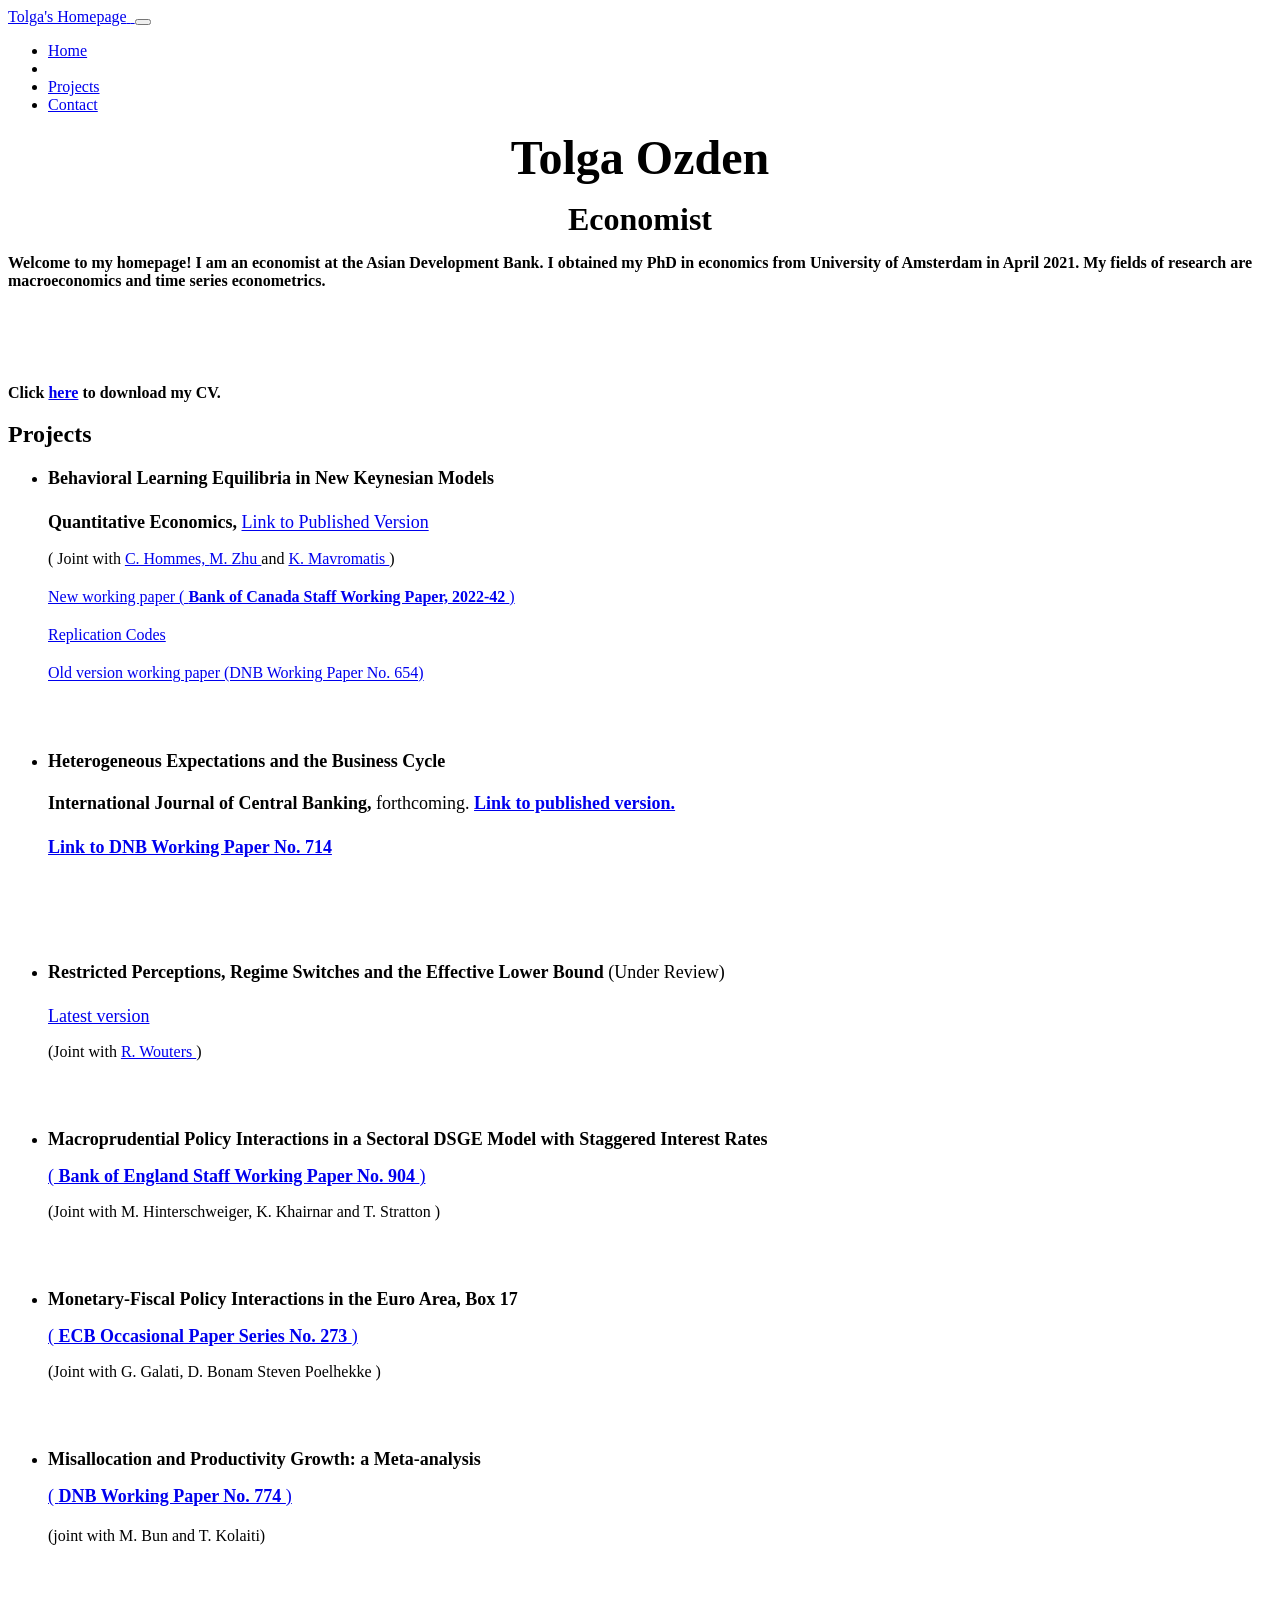
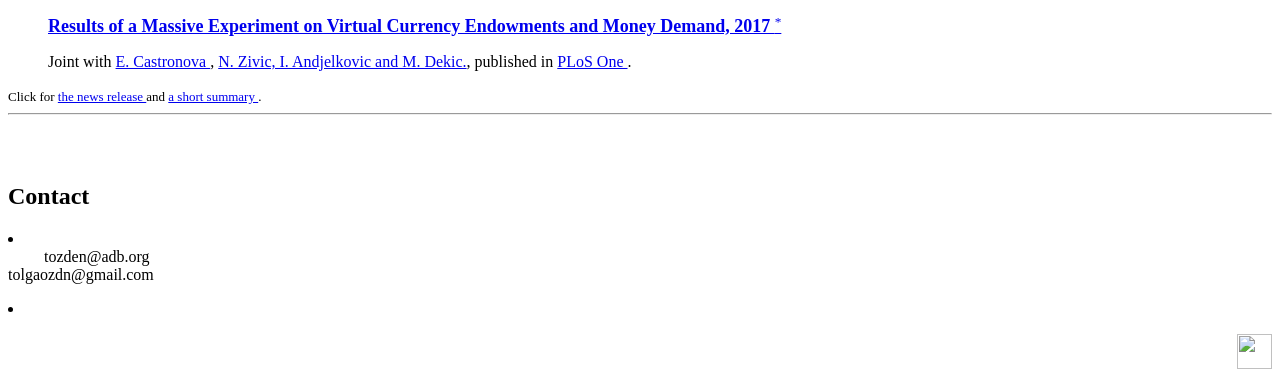
==== index.html @ 3f107cf1 "Update index.html" ====
<!DOCTYPE html>
<html lang="en">



  <head>


<script async src="https://www.googletagmanager.com/gtag/js?id=UA-117413301-1"></script>
<script>
  window.dataLayer = window.dataLayer || [];
  function gtag(){dataLayer.push(arguments);}
  gtag('js', new Date());

  gtag('config', 'UA-117413301-1');
</script>

<!-- Note: plugin scripts must be included after the tracking snippet. -->
<script src="https://ipmeta.io/plugin.js"></script>

<script>
   provideGtagPlugin({
      serviceProvider: 'dimension1',
      networkDomain: 'dimension2',
      networkType: 'dimension3',
   });
</script>





    <meta charset="utf-8">
    <meta name="viewport" content="width=device-width, initial-scale=1, shrink-to-fit=no">
    <meta name="description" content="">
    <meta name="author" content="">

    <title>Tolga's Homepage</title>

    <!-- Bootstrap core CSS -->
    <link href="vendor/bootstrap/css/bootstrap.min.css" rel="stylesheet">

    <!-- Custom fonts for this template -->
    <link href="https://fonts.googleapis.com/css2?family=Roboto:wght@100&display=swap" rel="stylesheet">
    <link href="https://fonts.googleapis.com/css?family=Saira+Extra+Condensed:100,200,300,400,500,600,700,800,900" rel="stylesheet">
     <link href="https://fonts.googleapis.com/css?family=Open+Sans:300,300i,400,400i,600,600i,700,700i,800,800i" rel="stylesheet"> 
    <link href="vendor/font-awesome/css/font-awesome.min.css" rel="stylesheet"> 
    <link href="vendor/devicons/css/devicons.min.css" rel="stylesheet">
    <link href="vendor/simple-line-icons/css/simple-line-icons.css" rel="stylesheet">

    <!-- Custom styles for this template -->
    <link href="css/resume.css" rel="stylesheet">
	 

  </head>
 

  <body id="page-top">

 	<script>var clicky_site_ids = clicky_site_ids || []; clicky_site_ids.push(101237473);</script>
<script async src="//static.getclicky.com/js"></script> 

    <nav class="navbar navbar-expand-lg navbar-dark bg-primary fixed-top" id="sideNav">
      <a class="navbar-brand js-scroll-trigger" href="#page-top">
        <span class="d-block d-lg-none">Tolga's Homepage</span>
        <span class="d-none d-lg-block">
          <img class="img-fluid img-profile  mx-auto mb-2" src="img/tolga.jpg" alt="">
	
        </span>
      </a>
      <button class="navbar-toggler" type="button" data-toggle="collapse" data-target="#navbarSupportedContent" aria-controls="navbarSupportedContent" aria-expanded="false" aria-label="Toggle navigation">
        <span class="navbar-toggler-icon"></span>
      </button>
      <div class="collapse navbar-collapse" id="navbarSupportedContent">
        <ul class="navbar-nav">
          <li class="nav-item">
            <a class="nav-link js-scroll-trigger" href="#home">Home</a>
          </li>
		  
		            <li class="nav-item">
    
          </li>
          <li class="nav-item">
            <a class="nav-link js-scroll-trigger" href="#research">Projects</a>
          </li>
       <!--   <li class="nav-item">
            <a class="nav-link js-scroll-trigger" href="#teaching">Teaching</a>
          </li> -->
		         </li>
          <li class="nav-item">
            <a class="nav-link js-scroll-trigger" href="#contact">Contact</a>
          </li>
         
        </ul>
      </div>
    </nav>


		 <style>
  .bottom-three {
     margin-top: 2cm;
  }
</style>


    <section class="resume-section p-3 p-lg-5 d-flex d-column" id="home">
        <div class="my-auto">
 
          <div class="subheading mb-1"><center> <p> 

		   <font size="30" color="black"><b>Tolga Ozden</b> </font>
		 </p>
		  <p><font size="6" color="black"> <b> Economist </b></font></p></center>
           
          </div>
		

     
		
		  <div class="my-auto">
		  
       
    <p class="mb-5"><p> <b>Welcome to my homepage! I am an economist at the Asian Development Bank. I obtained my PhD in economics from University of Amsterdam in April 2021. My fields of research are macroeconomics and time series econometrics. </b>

            <br />  <br />  

          

            

            
              </p>  
		<p class="bottom-three"><b>Click <a href="doc/CV_tolga.pdf">here</a> to download my CV. </b> </p>  
		  
		          </ul>
        </div> 
		<!--<b style="float: right;  position: relative;"><font size="1%">&#169;</font></b>-->
			  				  	<div > 
 <!--   <img src="img/partywizard.gif" style="float: right;  position: relative;" width="35" height="35"/> -->
</div>	

		  </section>
		  
		<section class="resume-section p-3 p-lg-5 d-flex flex-column" id="research">
        <div class="my-auto">
          <h2 class="mb-5">Projects</h2>
          <div class="resume-item d-flex flex-column flex-md-row mb-5">
            <div class="resume-content mr-auto">
	

<ul>


<li>

       <p> <font size="4"><a> <b> Behavioral Learning Equilibria in New Keynesian Models </b>

	         <br />  <br />  
	       
	       <b> Quantitative Economics, </b> <a href="https://onlinelibrary.wiley.com/doi/full/10.3982/QE1533">Link to Published Version</a>  </font> <sup></sup></p> </a> 


   <p><font size="3">
    ( Joint with <a href="http://www.uva.nl/en/profile/h/o/c.h.hommes/c.h.hommes.html">  C. Hommes,  </a> 
     <a href="https://www.researchgate.net/profile/Mei_Zhu4"> M. Zhu </a>
      and <a href="https://sites.google.com/site/konstantinossmavromatis/"> K. Mavromatis </a> )
      </font> </p>

     <p> <font size="3"><a>  <a href="https://www.bankofcanada.ca/2022/09/staff-working-paper-2022-42/">New working paper ( <b>Bank of Canada Staff Working Paper, 2022-42 </b>)</a>
   </font> <sup></sup></p> </a>   

     <p><font size="3"><a>  <a href="https://github.com/tolgaozden/Replication_HMOZ_2023_QE">Replication Codes</a>
   </font> <sup></sup></p> </a> 


     <p> <font size="3"><a>  <a href="https://www.dnb.nl/en/publications/research-publications/working-papers-2019/behavioral-learning-equilibria-in-the-new-keynesian-model/">Old version working paper (DNB Working Paper No. 654)</a>
   </font> <sup></sup></p> </a> 
   
</li>

  <br />  <br />  

<li>
		 
 <p> <font size="4"><a>  <b> Heterogeneous Expectations and the Business Cycle </b>
  <br />  <br />  
 
	 <b> International Journal of Central Banking, </b> forthcoming. <a href="https://www.ijcb.org/journal/ozden_forth.pdf"> <b>Link to published version. </b> </a>   <br />  <br />    <a href="https://www.dnb.nl/publicaties/publicaties-onderzoek/working-papers-2021/714-heterogeneous-expectations-and-the-business-cycle-at-the-effective-lower-bound/"> <b>Link to DNB Working Paper No. 714 </b> </a> 
	 </font> <sup></sup></p> </a> 
	 
	 <p><font size="3">
		 
  </font> </p>	
  <br />  <br />  

</li>
	
  <br />  <br />  
	
<li>
     <p> <font size="4"><a> <b> Restricted Perceptions, Regime Switches and the Effective Lower Bound </b> (Under Review)

       <br />  <br />    <a href="doc/ozdenwouters2020_draft.pdf">Latest version</a> 
	 </font> <sup></sup></p> </a> 
	 
	 <p><font size="3">

	 (Joint with <a href="https://www.ecb.europa.eu/pub/research/authors/profiles/raf-wouters.en.html">  R. Wouters  </a> )
		 
  </font> </p>	
</li>

<!-- <font size="2"> We analyze Markov-switching DSGE models under adaptive learning (AL) to study the interaction between expectations and the business cycle over the Zero Lower Bound (ZLB) episode. We assume that regime shifts by monetary policy are not directly observable by agents, instead they indirectly learn about regime switches and economic conditions based on past observations. A novel feature of this setup is the persistence amplification and accelerated learning around sharp regime switches. We  use a variant of the well-known Kim \& Nelson (1999) filter for the Bayesian estimation of MS-DSGE models under constant gain adaptive learning, which we apply to the Smets-Wouters (2007) model using U.S data. We find that (i) AL models typically outperform the regime-switching RE model, (ii) the switch to ZLB regime is usually followed  by a sharp change in the learning parameters, suggesting a fast adoption of the new environment, (iii) the impulse responses in both RE and learning models change in the same direction with the switch to ZLB episode, but the magnitudes under learning models tend to be smaller. (iv) Counterfactual experiments suggest that learning dynamics prolonged the ZLB episode after the recent crisis. 
 </font>  -->

		<br />  <br />  





<!--  <font size="2"> 
This paper analyzes the empirical relevance of heterogeneous expectations at the zero lower bound (ZLB) in the canonical New Keynesian model, where agents  can switch between an anchored Rational Expectations (RE) rule and an adaptive learning rule that may result in a de-anchoring of expectations. The structural change in monetary policy during ZLB episodes, and the heterogeneity of private sector expectations are both captured in a unified framework of endogenous regime switching. An application to the U.S. economy over 1982Q1-2019Q4 shows that expectations are characterized as a mixture of RE and learning over the pre-GFC period, while a larger fraction of expectations remained anchored at the RE during the ZLB period after 2008Q4. Counterfactual simulations show that a higher fraction of learning agents, as well as a higher intensity of learning can both generate deflationary spirals and prolonged periods of recession.  
 </font>  -->
		
		  
	<!--	  	 <p> <u> <b>Presentations: </b></u></p>
	
	<p> <div align="left">  Doctoral Workshop on Economic Theory, Bielefeld (Dec '18); QED Network Doctoral Workshop,
		  Nova Business School, Lisbon (May '19); Economic Modelling and Data Science, University of the Azores, Ponta Delgado (July '19);
		  Workshop on Economic Science with Heterogeneous Interacting Agents, City University of London (July '19); Expectations in Dynamics 
		  Macroeconomic Models, Barcelona GSE Summer Forum (July '19); Bank of England Internal Seminar (August '19).</div>  </p>
	-->		    


<!-- <font size="2"> We consider a horse-race between different expectation formation rules in the
workhorse DSGE model Smets-Wouters (2007). We analyze the in- and out-ofsample fit of the model under a variety of specifications including Rational Expectations Equilibrium (REE), Behavioral Learning Equilibria (BLE), sample-autocorrelation
learning (SAC) and recursive least squares learning (RLS) with AR(1) and AR(2)
rules. Our contributions are threefold: (1) we show that small forecasting rules
based on AR(1) and AR(2) outperform their REE counterpart both in-sample and
out-of-sample, and this holds both in equilibrium with fixed-beliefs (BLE) and timevarying beliefs (SAC- and RLS-learning). (2) We disentangle the effects of three
assumptions on agents’ expectations, namely the information set, the timing and
the time-variation of expectations. (3) We show that the SAC-learning algorithm
based on sample moments is a plausible and computationally efficient alternative
recursive least-squares learning. </font>  -->



			


<!-- <font size="2">		  We introduce the concept of behavioral learning equilibrium (BLE) into a high dimensional linear framework and apply it to the standard New Keynesian (NK) model. For each endogenous variable, boundedly rational agents use a simple, but optimal AR(1) forecasting rule with parameters consistent with the observed sample mean and autocorrelation of past data. The main contributions of our paper are ﬁvefold: (1) we derive existence and stability conditions of BLE in a general linear framework, (2) we provide a method for Bayesian likelihood estimation of BLE, (3) we estimate the baseline NK model based on U.S. data and show that the relative model ﬁt is better under BLE than REE, (4) we show that multiple E-stable BLE exist in plausible parameter regions characterized by a unique REE, (5) optimal monetary policy under BLE is diﬀerent from REE and typically more aggressive, suggesting that an optimal policy under REE may perform poorly under BLE.  </font>  -->

<!--	 <p> <u> <b>Presentations: </b></u></p>
	
	<p> <div align="left">  CIMS DSGE Summer School, University of Surrey (Sept '18); 14th Dynare Conference, 
European Central Bank (July '18); Computing in Economics and Finance, Milan (June '18); New Approaches to Macro-Financial Instability, 
		University of Bamberg (July '18); SBS Weekly Meetings, Institute for Advanced Studies, Amsterdam (June '18).</div>  </p>
-->



<li>

	     <p><font size="4"><a> <b> Macroprudential Policy Interactions in a Sectoral DSGE Model with Staggered Interest Rates </b>					
	     	  


	  <p>  <a href="https://www.bankofengland.co.uk/working-paper/2021/macroprudential-policy-interactions-in-a-sectoral-dsge-model-with-staggered-interest-rates">(<b> Bank of England Staff Working Paper No. 904 </b>)</a>   </p>  	
		    
	 </font> <sup></sup></p> </a> 
	 
	 <p><font size="3">

	 (Joint with  M. Hinterschweiger,  </a> 
		K. Khairnar </a>
		  and T. Stratton </a> )
		</font> </p>

</li>

<br />  <br /> 

<li>

       <p> <font size="4"><a> <b> Monetary-Fiscal Policy Interactions in the Euro Area, Box 17  </b>         
          


    <p> <a href="https://www.ecb.europa.eu/pub/pdf/scpops/ecb.op273~fae24ce432.en.pdf">(<b> ECB Occasional Paper Series No. 273 </b>)</a>   </p>   
        
   </font> <sup></sup></p> </a> 
   
   <p><font size="3">

   (Joint with  G. Galati,  </a> 
    D. Bonam </a>
      Steven Poelhekke </a> )
      </b></font> </p>

</li>



<br />  <br /> 

<li>

       <p> <font size="4"><a> <b> Misallocation and Productivity Growth: a Meta-analysis </b> 


           
        

  <p>  <a href="https://www.dnb.nl/en/publications/research-publications/working-paper-2023/774-misallocation-and-productivity-growth-a-meta-analysis/">( <b> DNB Working Paper No. 774 </b>)</a>   </p>       
  
     </font> <sup></sup></p> </a> 
   
   <p><font size="3">

       (joint with M. Bun and
T. Kolaiti)  
        
   </font> <sup></sup></p> </a> 
   
   <p><font size="3">

      </font> </p>

</li>

  <!--   <p> Adaptive learning algorithms in macroeconomics are rising in popularity as a plausible alternative to the Rational Expectations (RE) paradigm.
	 Introduction of these algorithms into operational macroeconometric models is known to generate desirable time-series properties
	 (such as persitence and volatility amplification), yet evidence
	 on their empirical performance of these models under adaptive learning still remains scarce. In the context of DSGE models, the aim of this paper is 
	 to explore a simple misspecification 
	 equilibrium resulting from an underparameterized adaptive learning rule. In order to estimate the resulting models,
	 we construct a framework that allows us to 
	 re-cast the underlying non-linear problem as 
	 a sequence of linear VARs. Applying our methodology to two well-known models shows that the results substantially improve relative to the RE counterpart in terms
	 of likelihood and forecasting performance.  </p> -->
	 

<br />  <br />  
	
  

	 
	      <p> <font size="4"><a href="http://journals.plos.org/plosone/article?id=10.1371/journal.pone.0186407">
		  <b> Results of a Massive Experiment on Virtual Currency Endowments and Money Demand, 2017  </b> </font> <sup>*</sup></p> </a>
	 
	 <p><font size="3">
	Joint with  <a href="http://mediaschool.indiana.edu/profile/?p=castro"> E. Castronova </a>, <a href="https://nordeus.com/"> 
	N. Zivic, I. Andjelkovic and M. Dekic.</a>, published in <a href="http://journals.plos.org/plosone"> PLoS One </a>. </font> </p>
	
</ul>
  <!-- <p> We use a month-long experiment with
	 more than a half-million participants to test the effects of virtual currency endowments on player retention and virtual currency demand. 
	  An increase in endowments of a virtual currency should lower the
demand for the currency in the short run. However, in the long run, we would expect money
demand to rise in response to inflation in the virtual world. We test for this behavior in a virtual
field experiment in Top 11, one of Europe's largest online soccer management games. Our results indicate that player money purchases are significantly higher in the
shards where higher endowments were given. This suggests that a positive change in the
money supply in a virtual context leads to inflation and increased money demand, and does
so much more quickly than in real-world economies. These results confirm that it is possible to use a virtual world to mimic real-world behavior on a grand scale, 
which opens the door to the predictive use of game worlds in policymaking, commercial and other real-life applications. </p> -->
	 
	 
<font size="2">Click for <a href="https://news.iu.edu/stories/2017/10/iub/releases/25-virtual-world-mimics-real-world-behavior.html"> the news release </a>
and <a href="https://edwardcastronova.com/portfolio/an-experiment-with-575000-subjects/">a short summary </a>. </font>
	 
	 
	<hr></hr>
	
	
 <br>
 <sup> <i> </i> </sup>

<br>

  <!--  <sup>* <i> Special thanks go to <a href="http://mediaschool.indiana.edu/profile/?p=castro"> Edward </a> 
 and </a> <a href="https://nordeus.com/">  Nordeus </a> for their collaboration on this project.</i> </sup> 
			  				  	<div > 
     <img src="img/partywizard.gif" style="float: right;  position: relative;" width="20" height="20"/> 
</div>	 -->

      </section>
		  
		  
	

		  
		 
         </section>
		  
<!--		<section class="resume-section p-3 p-lg-5 d-flex flex-column" id="teaching">
        <div class="my-auto">
          <h2 class="mb-5">Teaching </h2> 

		  
		   <p> <h3 class="mb-0"> <b> Undergraduate Courses: </b> </h3> </p>
	
		  
          <div class="resume-item d-flex flex-column flex-md-row mb-5">
            <div class="resume-content mr-auto">
              <div class="mb-0"><a > Time Series Econometrics </a></div>
              <div >Teaching Assistant to <a href="http://www.uva.nl/en/profile/d/i/c.g.h.diks/c.g.h.diks.html"> 
			  Prof. C. Diks</a></div>
			
			  </div>
            <div class="resume-date text-md-right">
              <span class="text-primary">University of Amsterdam, 2017-20</span>
            </div>
          </div>
		  

          <div class="resume-item d-flex flex-column flex-md-row mb-5">
            <div class="resume-content mr-auto">
		     <div class="mb-0">Mathematical Economics II (Industrial Organization) </div>

       
              <div >Teaching Assistant to <a href="http://www.uva.nl/en/profile/t/u/j.tuinstra/j.tuinstra.html"> 
			  Prof. J. Tuinstra</a></div>
			  </div>
            <div class="resume-date text-md-right">
              <span class="text-primary">University of Amsterdam, 2017-20</span>
            </div>
          </div>
		  
	
		  
		  		  		            <div class="resume-item d-flex flex-column flex-md-row mb-5">
            <div class="resume-content mr-auto">
           
			 <div class="mb-0"><a > Introduction to Finance</a></div> 
              <div >Teaching Assistant to <a href="http://www.uva.nl/en/profile/l/i/j.e.ligterink/j.e.ligterink.html"> 
			  Dr. J. Ligterink</a> </div> 
			  </div>
            <div class="resume-date text-md-right">
              <span class="text-primary">Amsterdam Business School, 2016-17</span>
            </div>
          </div>
		  
		  		  		  		            <div class="resume-item d-flex flex-column flex-md-row mb-5">
            <div class="resume-content mr-auto">
              <div class="mb-0">Industrial Organization</div>
              <div >Teaching Assistant to <a href="http://www.econ.boun.edu.tr/yilmaz/YILMAZ/Home.html"> 
			  Dr. M. Yilmaz</a> </div> 
			  </div>
            <div class="resume-date text-md-right">
              <span class="text-primary">Bogazici University, 2014-15</span>
            </div>
          </div>
		  
		  	  		  		  		            <div class="resume-item d-flex flex-column flex-md-row mb-5">
            <div class="resume-content mr-auto">
              <div class="mb-0">Intermediate Microeconomics</div>
              <div >Teaching Assistant to <a href="http://econ.boun.edu.tr/people_detail.php?id=1019"> 
			  Prof. E. Zenginobuz</a> </div> 
			  </div>
            <div class="resume-date text-md-right">
              <span class="text-primary">Bogazici University, 2013-14</span>
            </div>
          </div>
		  
		  	  	  		  		  		            <div class="resume-item d-flex flex-column flex-md-row mb-5">
            <div class="resume-content mr-auto">
              <div class="mb-0">Public Finance</div>
              <div >Teaching Assistant to <a href="http://econ.boun.edu.tr/people_detail.php?id=1000"> 
			  Prof. F. Adaman</a> </div> 
			  </div>
               <div class="resume-date text-md-right">
              <span class="text-primary">Bogazici University, 2013-14</span>
            </div>
          </div>


		<p> <h3 class="mb-0"> <b> Graduate Courses: </b> </h3> </p>
		 
		 	  		            <div class="resume-item d-flex flex-column flex-md-row mb-5">
            <div class="resume-content mr-auto">
			<div class="mb-0">Microeconomics I (General Equilibrium Theory)</div> 

     
              <div >Teaching Assistant to <a href="https://www.eur.nl/people/vladimir-karamychev"> 
			  Dr. V. Karamychev</a> and <a href="http://www.uva.nl/en/profile/t/u/j.tuinstra/j.tuinstra.html"> 
			  Prof. J. Tuinstra</a> </div> 
			  </div>
            <div class="resume-date text-md-right">
              <span class="text-primary">Tinbergen Institute, 2016-17</span>
            </div>
          </div>

		 	            <div class="resume-item d-flex flex-column flex-md-row mb-5">
            <div class="resume-content mr-auto">
              <div class="mb-0"><a Time Series Econometrics </a></div>
              <div >Teaching Assistant to <a href="http://www.uva.nl/profiel/l/a/k.a.lasak/k.a.lasak.html"> 
			  Dr. K. Lasak</a></div>
			  </div>
            <div class="resume-date text-md-right">
              <span class="text-primary">Tinbergen Institute, 2016-17</span>
            </div>
          </div>


		  	<hr></hr>




        </div>
			  				  	<div > 

</div>	

      </section> -->

		

        <section class="resume-section p-3 p-lg-5 d-flex flex-column" id="contact">
	 
		        <div class="my-auto">
          <h2 class="mb-5">Contact</h2>
	

		  
		  		<p>  <li class="list-inline-item">
           
                <span class="fa-stack fa-lg">
                  <i class="fa fa-circle fa-stack-2x"></i>
                  <i class="fa fa-at fa-stack-1x fa-inverse"></i>  <div>  &nbsp;&nbsp;&nbsp;&nbsp;&nbsp;&nbsp;&nbsp;&nbsp; tozden@adb.org <br> tolgaozdn@gmail.com </div>
				    
                </span>
				
             
            </li>  </p>
		  
		<!-- <p>  <li class="list-inline-item">
           
                <span class="fa-stack fa-lg">
                  <i class="fa fa-circle fa-stack-2x"></i>
                  <i class="fa fa-phone fa-stack-1x fa-inverse"></i>  <div>  &nbsp;&nbsp;&nbsp;&nbsp;&nbsp;&nbsp;&nbsp;&nbsp;+31619133637 </div>
				    
                </span>
				
             
            </li>  </p> -->
			
					<p>  <li class="list-inline-item">
           
                <span class="fa-stack fa-lg">
             <!--       <i class="fa fa-circle fa-stack-2x"></i>
                <i class="fa fa-map-signs fa-stack-1x fa-inverse"></i>   &nbsp;&nbsp;&nbsp;&nbsp;&nbsp;&nbsp;&nbsp;&nbsp;234 Wellington St.,&nbsp;&nbsp;K1M 2K5&nbsp;&nbsp;Ottawa,&nbsp;&nbsp;Canada -->
				    
                </span>
				
             
            </li>  </p>
			
			

		

			  				  	<div > 
    <img src="img/partywizard.gif" style="float: right;  position: relative;" width="35" height="35"/>
</div>	

      </section>    
	  
	



    <!-- Bootstrap core JavaScript -->
    <script src="vendor/jquery/jquery.min.js"></script>
    <script src="vendor/bootstrap/js/bootstrap.bundle.min.js"></script>

    <!-- Plugin JavaScript -->
    <script src="vendor/jquery-easing/jquery.easing.min.js"></script>

    <!-- Custom scripts for this template -->
    <script src="js/resume.min.js"></script>

  </body>

</html>
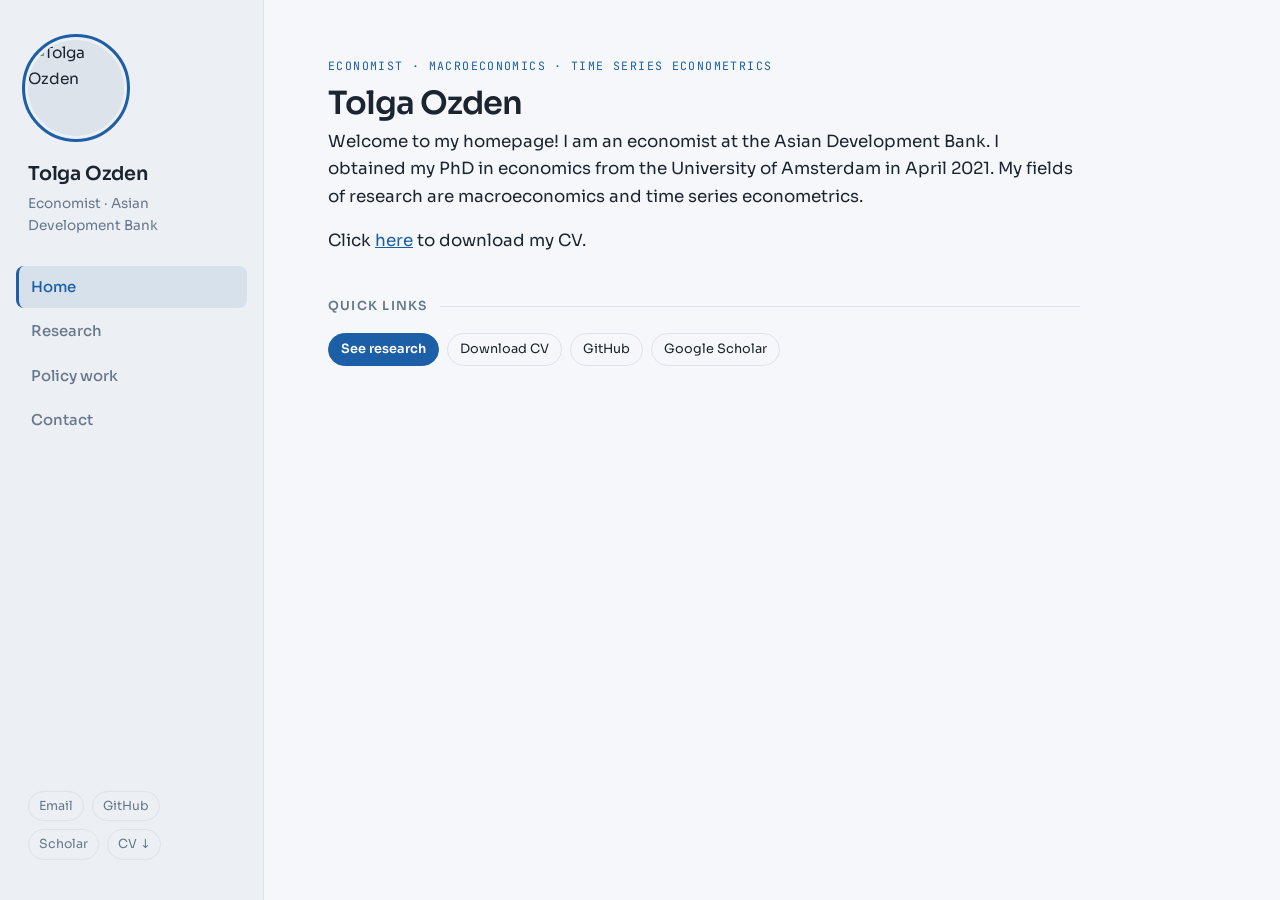
==== commit dfa44617: "Add files via upload" ====
--- a/index.html
+++ b/index.html
@@ -1,586 +1,48 @@
 <!DOCTYPE html>
 <html lang="en">
-
-
-
-  <head>
-
-
-<script async src="https://www.googletagmanager.com/gtag/js?id=UA-117413301-1"></script>
-<script>
-  window.dataLayer = window.dataLayer || [];
-  function gtag(){dataLayer.push(arguments);}
-  gtag('js', new Date());
-
-  gtag('config', 'UA-117413301-1');
-</script>
-
-<!-- Note: plugin scripts must be included after the tracking snippet. -->
-<script src="https://ipmeta.io/plugin.js"></script>
-
-<script>
-   provideGtagPlugin({
-      serviceProvider: 'dimension1',
-      networkDomain: 'dimension2',
-      networkType: 'dimension3',
-   });
-</script>
-
-
-
-
-
-    <meta charset="utf-8">
-    <meta name="viewport" content="width=device-width, initial-scale=1, shrink-to-fit=no">
-    <meta name="description" content="">
-    <meta name="author" content="">
-
-    <title>Tolga's Homepage</title>
-
-    <!-- Bootstrap core CSS -->
-    <link href="vendor/bootstrap/css/bootstrap.min.css" rel="stylesheet">
-
-    <!-- Custom fonts for this template -->
-    <link href="https://fonts.googleapis.com/css2?family=Roboto:wght@100&display=swap" rel="stylesheet">
-    <link href="https://fonts.googleapis.com/css?family=Saira+Extra+Condensed:100,200,300,400,500,600,700,800,900" rel="stylesheet">
-     <link href="https://fonts.googleapis.com/css?family=Open+Sans:300,300i,400,400i,600,600i,700,700i,800,800i" rel="stylesheet"> 
-    <link href="vendor/font-awesome/css/font-awesome.min.css" rel="stylesheet"> 
-    <link href="vendor/devicons/css/devicons.min.css" rel="stylesheet">
-    <link href="vendor/simple-line-icons/css/simple-line-icons.css" rel="stylesheet">
-
-    <!-- Custom styles for this template -->
-    <link href="css/resume.css" rel="stylesheet">
-	 
-
-  </head>
- 
-
-  <body id="page-top">
-
- 	<script>var clicky_site_ids = clicky_site_ids || []; clicky_site_ids.push(101237473);</script>
-<script async src="//static.getclicky.com/js"></script> 
-
-    <nav class="navbar navbar-expand-lg navbar-dark bg-primary fixed-top" id="sideNav">
-      <a class="navbar-brand js-scroll-trigger" href="#page-top">
-        <span class="d-block d-lg-none">Tolga's Homepage</span>
-        <span class="d-none d-lg-block">
-          <img class="img-fluid img-profile  mx-auto mb-2" src="img/tolga.jpg" alt="">
-	
-        </span>
-      </a>
-      <button class="navbar-toggler" type="button" data-toggle="collapse" data-target="#navbarSupportedContent" aria-controls="navbarSupportedContent" aria-expanded="false" aria-label="Toggle navigation">
-        <span class="navbar-toggler-icon"></span>
-      </button>
-      <div class="collapse navbar-collapse" id="navbarSupportedContent">
-        <ul class="navbar-nav">
-          <li class="nav-item">
-            <a class="nav-link js-scroll-trigger" href="#home">Home</a>
-          </li>
-		  
-		            <li class="nav-item">
-    
-          </li>
-          <li class="nav-item">
-            <a class="nav-link js-scroll-trigger" href="#research">Projects</a>
-          </li>
-       <!--   <li class="nav-item">
-            <a class="nav-link js-scroll-trigger" href="#teaching">Teaching</a>
-          </li> -->
-		         </li>
-          <li class="nav-item">
-            <a class="nav-link js-scroll-trigger" href="#contact">Contact</a>
-          </li>
-         
-        </ul>
-      </div>
-    </nav>
-
-
-		 <style>
-  .bottom-three {
-     margin-top: 2cm;
-  }
-</style>
-
-
-    <section class="resume-section p-3 p-lg-5 d-flex d-column" id="home">
-        <div class="my-auto">
- 
-          <div class="subheading mb-1"><center> <p> 
-
-		   <font size="30" color="black"><b>Tolga Ozden</b> </font>
-		 </p>
-		  <p><font size="6" color="black"> <b> Economist </b></font></p></center>
-           
-          </div>
-		
-
-     
-		
-		  <div class="my-auto">
-		  
-       
-    <p class="mb-5"><p> <b>Welcome to my homepage! I am an economist at the Asian Development Bank. I obtained my PhD in economics from University of Amsterdam in April 2021. My fields of research are macroeconomics and time series econometrics. </b>
-
-            <br />  <br />  
-
-          
-
-            
-
-            
-              </p>  
-		<p class="bottom-three"><b>Click <a href="doc/CV_tolga.pdf">here</a> to download my CV. </b> </p>  
-		  
-		          </ul>
-        </div> 
-		<!--<b style="float: right;  position: relative;"><font size="1%">&#169;</font></b>-->
-			  				  	<div > 
- <!--   <img src="img/partywizard.gif" style="float: right;  position: relative;" width="35" height="35"/> -->
-</div>	
-
-		  </section>
-		  
-		<section class="resume-section p-3 p-lg-5 d-flex flex-column" id="research">
-        <div class="my-auto">
-          <h2 class="mb-5">Projects</h2>
-          <div class="resume-item d-flex flex-column flex-md-row mb-5">
-            <div class="resume-content mr-auto">
-	
-
-<ul>
-
-
-<li>
-
-       <p> <font size="4"><a> <b> Behavioral Learning Equilibria in New Keynesian Models </b>
-
-	         <br />  <br />  
-	       
-	       <b> Quantitative Economics, </b> <a href="https://onlinelibrary.wiley.com/doi/full/10.3982/QE1533">Link to Published Version</a>  </font> <sup></sup></p> </a> 
-
-
-   <p><font size="3">
-    ( Joint with <a href="http://www.uva.nl/en/profile/h/o/c.h.hommes/c.h.hommes.html">  C. Hommes,  </a> 
-     <a href="https://www.researchgate.net/profile/Mei_Zhu4"> M. Zhu </a>
-      and <a href="https://sites.google.com/site/konstantinossmavromatis/"> K. Mavromatis </a> )
-      </font> </p>
-
-     <p> <font size="3"><a>  <a href="https://www.bankofcanada.ca/2022/09/staff-working-paper-2022-42/">New working paper ( <b>Bank of Canada Staff Working Paper, 2022-42 </b>)</a>
-   </font> <sup></sup></p> </a>   
-
-     <p><font size="3"><a>  <a href="https://github.com/tolgaozden/Replication_HMOZ_2023_QE">Replication Codes</a>
-   </font> <sup></sup></p> </a> 
-
-
-     <p> <font size="3"><a>  <a href="https://www.dnb.nl/en/publications/research-publications/working-papers-2019/behavioral-learning-equilibria-in-the-new-keynesian-model/">Old version working paper (DNB Working Paper No. 654)</a>
-   </font> <sup></sup></p> </a> 
-   
-</li>
-
-  <br />  <br />  
-
-<li>
-		 
- <p> <font size="4"><a>  <b> Heterogeneous Expectations and the Business Cycle </b>
-  <br />  <br />  
- 
-	 <b> International Journal of Central Banking, </b> forthcoming. <a href="https://www.ijcb.org/journal/ozden_forth.pdf"> <b>Link to published version. </b> </a>   <br />  <br />    <a href="https://www.dnb.nl/publicaties/publicaties-onderzoek/working-papers-2021/714-heterogeneous-expectations-and-the-business-cycle-at-the-effective-lower-bound/"> <b>Link to DNB Working Paper No. 714 </b> </a> 
-	 </font> <sup></sup></p> </a> 
-	 
-	 <p><font size="3">
-		 
-  </font> </p>	
-  <br />  <br />  
-
-</li>
-	
-  <br />  <br />  
-	
-<li>
-     <p> <font size="4"><a> <b> Restricted Perceptions, Regime Switches and the Effective Lower Bound </b> (Under Review)
-
-       <br />  <br />    <a href="doc/ozdenwouters2020_draft.pdf">Latest version</a> 
-	 </font> <sup></sup></p> </a> 
-	 
-	 <p><font size="3">
-
-	 (Joint with <a href="https://www.ecb.europa.eu/pub/research/authors/profiles/raf-wouters.en.html">  R. Wouters  </a> )
-		 
-  </font> </p>	
-</li>
-
-<!-- <font size="2"> We analyze Markov-switching DSGE models under adaptive learning (AL) to study the interaction between expectations and the business cycle over the Zero Lower Bound (ZLB) episode. We assume that regime shifts by monetary policy are not directly observable by agents, instead they indirectly learn about regime switches and economic conditions based on past observations. A novel feature of this setup is the persistence amplification and accelerated learning around sharp regime switches. We  use a variant of the well-known Kim \& Nelson (1999) filter for the Bayesian estimation of MS-DSGE models under constant gain adaptive learning, which we apply to the Smets-Wouters (2007) model using U.S data. We find that (i) AL models typically outperform the regime-switching RE model, (ii) the switch to ZLB regime is usually followed  by a sharp change in the learning parameters, suggesting a fast adoption of the new environment, (iii) the impulse responses in both RE and learning models change in the same direction with the switch to ZLB episode, but the magnitudes under learning models tend to be smaller. (iv) Counterfactual experiments suggest that learning dynamics prolonged the ZLB episode after the recent crisis. 
- </font>  -->
-
-		<br />  <br />  
-
-
-
-
-
-<!--  <font size="2"> 
-This paper analyzes the empirical relevance of heterogeneous expectations at the zero lower bound (ZLB) in the canonical New Keynesian model, where agents  can switch between an anchored Rational Expectations (RE) rule and an adaptive learning rule that may result in a de-anchoring of expectations. The structural change in monetary policy during ZLB episodes, and the heterogeneity of private sector expectations are both captured in a unified framework of endogenous regime switching. An application to the U.S. economy over 1982Q1-2019Q4 shows that expectations are characterized as a mixture of RE and learning over the pre-GFC period, while a larger fraction of expectations remained anchored at the RE during the ZLB period after 2008Q4. Counterfactual simulations show that a higher fraction of learning agents, as well as a higher intensity of learning can both generate deflationary spirals and prolonged periods of recession.  
- </font>  -->
-		
-		  
-	<!--	  	 <p> <u> <b>Presentations: </b></u></p>
-	
-	<p> <div align="left">  Doctoral Workshop on Economic Theory, Bielefeld (Dec '18); QED Network Doctoral Workshop,
-		  Nova Business School, Lisbon (May '19); Economic Modelling and Data Science, University of the Azores, Ponta Delgado (July '19);
-		  Workshop on Economic Science with Heterogeneous Interacting Agents, City University of London (July '19); Expectations in Dynamics 
-		  Macroeconomic Models, Barcelona GSE Summer Forum (July '19); Bank of England Internal Seminar (August '19).</div>  </p>
-	-->		    
-
-
-<!-- <font size="2"> We consider a horse-race between different expectation formation rules in the
-workhorse DSGE model Smets-Wouters (2007). We analyze the in- and out-ofsample fit of the model under a variety of specifications including Rational Expectations Equilibrium (REE), Behavioral Learning Equilibria (BLE), sample-autocorrelation
-learning (SAC) and recursive least squares learning (RLS) with AR(1) and AR(2)
-rules. Our contributions are threefold: (1) we show that small forecasting rules
-based on AR(1) and AR(2) outperform their REE counterpart both in-sample and
-out-of-sample, and this holds both in equilibrium with fixed-beliefs (BLE) and timevarying beliefs (SAC- and RLS-learning). (2) We disentangle the effects of three
-assumptions on agents’ expectations, namely the information set, the timing and
-the time-variation of expectations. (3) We show that the SAC-learning algorithm
-based on sample moments is a plausible and computationally efficient alternative
-recursive least-squares learning. </font>  -->
-
-
-
-			
-
-
-<!-- <font size="2">		  We introduce the concept of behavioral learning equilibrium (BLE) into a high dimensional linear framework and apply it to the standard New Keynesian (NK) model. For each endogenous variable, boundedly rational agents use a simple, but optimal AR(1) forecasting rule with parameters consistent with the observed sample mean and autocorrelation of past data. The main contributions of our paper are ﬁvefold: (1) we derive existence and stability conditions of BLE in a general linear framework, (2) we provide a method for Bayesian likelihood estimation of BLE, (3) we estimate the baseline NK model based on U.S. data and show that the relative model ﬁt is better under BLE than REE, (4) we show that multiple E-stable BLE exist in plausible parameter regions characterized by a unique REE, (5) optimal monetary policy under BLE is diﬀerent from REE and typically more aggressive, suggesting that an optimal policy under REE may perform poorly under BLE.  </font>  -->
-
-<!--	 <p> <u> <b>Presentations: </b></u></p>
-	
-	<p> <div align="left">  CIMS DSGE Summer School, University of Surrey (Sept '18); 14th Dynare Conference, 
-European Central Bank (July '18); Computing in Economics and Finance, Milan (June '18); New Approaches to Macro-Financial Instability, 
-		University of Bamberg (July '18); SBS Weekly Meetings, Institute for Advanced Studies, Amsterdam (June '18).</div>  </p>
--->
-
-
-
-<li>
-
-	     <p><font size="4"><a> <b> Macroprudential Policy Interactions in a Sectoral DSGE Model with Staggered Interest Rates </b>					
-	     	  
-
-
-	  <p>  <a href="https://www.bankofengland.co.uk/working-paper/2021/macroprudential-policy-interactions-in-a-sectoral-dsge-model-with-staggered-interest-rates">(<b> Bank of England Staff Working Paper No. 904 </b>)</a>   </p>  	
-		    
-	 </font> <sup></sup></p> </a> 
-	 
-	 <p><font size="3">
-
-	 (Joint with  M. Hinterschweiger,  </a> 
-		K. Khairnar </a>
-		  and T. Stratton </a> )
-		</font> </p>
-
-</li>
-
-<br />  <br /> 
-
-<li>
-
-       <p> <font size="4"><a> <b> Monetary-Fiscal Policy Interactions in the Euro Area, Box 17  </b>         
-          
-
-
-    <p> <a href="https://www.ecb.europa.eu/pub/pdf/scpops/ecb.op273~fae24ce432.en.pdf">(<b> ECB Occasional Paper Series No. 273 </b>)</a>   </p>   
-        
-   </font> <sup></sup></p> </a> 
-   
-   <p><font size="3">
-
-   (Joint with  G. Galati,  </a> 
-    D. Bonam </a>
-      Steven Poelhekke </a> )
-      </b></font> </p>
-
-</li>
-
-
-
-<br />  <br /> 
-
-<li>
-
-       <p> <font size="4"><a> <b> Misallocation and Productivity Growth: a Meta-analysis </b> 
-
-
-           
-        
-
-  <p>  <a href="https://www.dnb.nl/en/publications/research-publications/working-paper-2023/774-misallocation-and-productivity-growth-a-meta-analysis/">( <b> DNB Working Paper No. 774 </b>)</a>   </p>       
-  
-     </font> <sup></sup></p> </a> 
-   
-   <p><font size="3">
-
-       (joint with M. Bun and
-T. Kolaiti)  
-        
-   </font> <sup></sup></p> </a> 
-   
-   <p><font size="3">
-
-      </font> </p>
-
-</li>
-
-  <!--   <p> Adaptive learning algorithms in macroeconomics are rising in popularity as a plausible alternative to the Rational Expectations (RE) paradigm.
-	 Introduction of these algorithms into operational macroeconometric models is known to generate desirable time-series properties
-	 (such as persitence and volatility amplification), yet evidence
-	 on their empirical performance of these models under adaptive learning still remains scarce. In the context of DSGE models, the aim of this paper is 
-	 to explore a simple misspecification 
-	 equilibrium resulting from an underparameterized adaptive learning rule. In order to estimate the resulting models,
-	 we construct a framework that allows us to 
-	 re-cast the underlying non-linear problem as 
-	 a sequence of linear VARs. Applying our methodology to two well-known models shows that the results substantially improve relative to the RE counterpart in terms
-	 of likelihood and forecasting performance.  </p> -->
-	 
-
-<br />  <br />  
-	
-  
-
-	 
-	      <p> <font size="4"><a href="http://journals.plos.org/plosone/article?id=10.1371/journal.pone.0186407">
-		  <b> Results of a Massive Experiment on Virtual Currency Endowments and Money Demand, 2017  </b> </font> <sup>*</sup></p> </a>
-	 
-	 <p><font size="3">
-	Joint with  <a href="http://mediaschool.indiana.edu/profile/?p=castro"> E. Castronova </a>, <a href="https://nordeus.com/"> 
-	N. Zivic, I. Andjelkovic and M. Dekic.</a>, published in <a href="http://journals.plos.org/plosone"> PLoS One </a>. </font> </p>
-	
-</ul>
-  <!-- <p> We use a month-long experiment with
-	 more than a half-million participants to test the effects of virtual currency endowments on player retention and virtual currency demand. 
-	  An increase in endowments of a virtual currency should lower the
-demand for the currency in the short run. However, in the long run, we would expect money
-demand to rise in response to inflation in the virtual world. We test for this behavior in a virtual
-field experiment in Top 11, one of Europe's largest online soccer management games. Our results indicate that player money purchases are significantly higher in the
-shards where higher endowments were given. This suggests that a positive change in the
-money supply in a virtual context leads to inflation and increased money demand, and does
-so much more quickly than in real-world economies. These results confirm that it is possible to use a virtual world to mimic real-world behavior on a grand scale, 
-which opens the door to the predictive use of game worlds in policymaking, commercial and other real-life applications. </p> -->
-	 
-	 
-<font size="2">Click for <a href="https://news.iu.edu/stories/2017/10/iub/releases/25-virtual-world-mimics-real-world-behavior.html"> the news release </a>
-and <a href="https://edwardcastronova.com/portfolio/an-experiment-with-575000-subjects/">a short summary </a>. </font>
-	 
-	 
-	<hr></hr>
-	
-	
- <br>
- <sup> <i> </i> </sup>
-
-<br>
-
-  <!--  <sup>* <i> Special thanks go to <a href="http://mediaschool.indiana.edu/profile/?p=castro"> Edward </a> 
- and </a> <a href="https://nordeus.com/">  Nordeus </a> for their collaboration on this project.</i> </sup> 
-			  				  	<div > 
-     <img src="img/partywizard.gif" style="float: right;  position: relative;" width="20" height="20"/> 
-</div>	 -->
-
-      </section>
-		  
-		  
-	
-
-		  
-		 
-         </section>
-		  
-<!--		<section class="resume-section p-3 p-lg-5 d-flex flex-column" id="teaching">
-        <div class="my-auto">
-          <h2 class="mb-5">Teaching </h2> 
-
-		  
-		   <p> <h3 class="mb-0"> <b> Undergraduate Courses: </b> </h3> </p>
-	
-		  
-          <div class="resume-item d-flex flex-column flex-md-row mb-5">
-            <div class="resume-content mr-auto">
-              <div class="mb-0"><a > Time Series Econometrics </a></div>
-              <div >Teaching Assistant to <a href="http://www.uva.nl/en/profile/d/i/c.g.h.diks/c.g.h.diks.html"> 
-			  Prof. C. Diks</a></div>
-			
-			  </div>
-            <div class="resume-date text-md-right">
-              <span class="text-primary">University of Amsterdam, 2017-20</span>
-            </div>
-          </div>
-		  
-
-          <div class="resume-item d-flex flex-column flex-md-row mb-5">
-            <div class="resume-content mr-auto">
-		     <div class="mb-0">Mathematical Economics II (Industrial Organization) </div>
-
-       
-              <div >Teaching Assistant to <a href="http://www.uva.nl/en/profile/t/u/j.tuinstra/j.tuinstra.html"> 
-			  Prof. J. Tuinstra</a></div>
-			  </div>
-            <div class="resume-date text-md-right">
-              <span class="text-primary">University of Amsterdam, 2017-20</span>
-            </div>
-          </div>
-		  
-	
-		  
-		  		  		            <div class="resume-item d-flex flex-column flex-md-row mb-5">
-            <div class="resume-content mr-auto">
-           
-			 <div class="mb-0"><a > Introduction to Finance</a></div> 
-              <div >Teaching Assistant to <a href="http://www.uva.nl/en/profile/l/i/j.e.ligterink/j.e.ligterink.html"> 
-			  Dr. J. Ligterink</a> </div> 
-			  </div>
-            <div class="resume-date text-md-right">
-              <span class="text-primary">Amsterdam Business School, 2016-17</span>
-            </div>
-          </div>
-		  
-		  		  		  		            <div class="resume-item d-flex flex-column flex-md-row mb-5">
-            <div class="resume-content mr-auto">
-              <div class="mb-0">Industrial Organization</div>
-              <div >Teaching Assistant to <a href="http://www.econ.boun.edu.tr/yilmaz/YILMAZ/Home.html"> 
-			  Dr. M. Yilmaz</a> </div> 
-			  </div>
-            <div class="resume-date text-md-right">
-              <span class="text-primary">Bogazici University, 2014-15</span>
-            </div>
-          </div>
-		  
-		  	  		  		  		            <div class="resume-item d-flex flex-column flex-md-row mb-5">
-            <div class="resume-content mr-auto">
-              <div class="mb-0">Intermediate Microeconomics</div>
-              <div >Teaching Assistant to <a href="http://econ.boun.edu.tr/people_detail.php?id=1019"> 
-			  Prof. E. Zenginobuz</a> </div> 
-			  </div>
-            <div class="resume-date text-md-right">
-              <span class="text-primary">Bogazici University, 2013-14</span>
-            </div>
-          </div>
-		  
-		  	  	  		  		  		            <div class="resume-item d-flex flex-column flex-md-row mb-5">
-            <div class="resume-content mr-auto">
-              <div class="mb-0">Public Finance</div>
-              <div >Teaching Assistant to <a href="http://econ.boun.edu.tr/people_detail.php?id=1000"> 
-			  Prof. F. Adaman</a> </div> 
-			  </div>
-               <div class="resume-date text-md-right">
-              <span class="text-primary">Bogazici University, 2013-14</span>
-            </div>
-          </div>
-
-
-		<p> <h3 class="mb-0"> <b> Graduate Courses: </b> </h3> </p>
-		 
-		 	  		            <div class="resume-item d-flex flex-column flex-md-row mb-5">
-            <div class="resume-content mr-auto">
-			<div class="mb-0">Microeconomics I (General Equilibrium Theory)</div> 
-
-     
-              <div >Teaching Assistant to <a href="https://www.eur.nl/people/vladimir-karamychev"> 
-			  Dr. V. Karamychev</a> and <a href="http://www.uva.nl/en/profile/t/u/j.tuinstra/j.tuinstra.html"> 
-			  Prof. J. Tuinstra</a> </div> 
-			  </div>
-            <div class="resume-date text-md-right">
-              <span class="text-primary">Tinbergen Institute, 2016-17</span>
-            </div>
-          </div>
-
-		 	            <div class="resume-item d-flex flex-column flex-md-row mb-5">
-            <div class="resume-content mr-auto">
-              <div class="mb-0"><a Time Series Econometrics </a></div>
-              <div >Teaching Assistant to <a href="http://www.uva.nl/profiel/l/a/k.a.lasak/k.a.lasak.html"> 
-			  Dr. K. Lasak</a></div>
-			  </div>
-            <div class="resume-date text-md-right">
-              <span class="text-primary">Tinbergen Institute, 2016-17</span>
-            </div>
-          </div>
-
-
-		  	<hr></hr>
-
-
-
-
-        </div>
-			  				  	<div > 
-
-</div>	
-
-      </section> -->
-
-		
-
-        <section class="resume-section p-3 p-lg-5 d-flex flex-column" id="contact">
-	 
-		        <div class="my-auto">
-          <h2 class="mb-5">Contact</h2>
-	
-
-		  
-		  		<p>  <li class="list-inline-item">
-           
-                <span class="fa-stack fa-lg">
-                  <i class="fa fa-circle fa-stack-2x"></i>
-                  <i class="fa fa-at fa-stack-1x fa-inverse"></i>  <div>  &nbsp;&nbsp;&nbsp;&nbsp;&nbsp;&nbsp;&nbsp;&nbsp; tozden@adb.org <br> tolgaozdn@gmail.com </div>
-				    
-                </span>
-				
-             
-            </li>  </p>
-		  
-		<!-- <p>  <li class="list-inline-item">
-           
-                <span class="fa-stack fa-lg">
-                  <i class="fa fa-circle fa-stack-2x"></i>
-                  <i class="fa fa-phone fa-stack-1x fa-inverse"></i>  <div>  &nbsp;&nbsp;&nbsp;&nbsp;&nbsp;&nbsp;&nbsp;&nbsp;+31619133637 </div>
-				    
-                </span>
-				
-             
-            </li>  </p> -->
-			
-					<p>  <li class="list-inline-item">
-           
-                <span class="fa-stack fa-lg">
-             <!--       <i class="fa fa-circle fa-stack-2x"></i>
-                <i class="fa fa-map-signs fa-stack-1x fa-inverse"></i>   &nbsp;&nbsp;&nbsp;&nbsp;&nbsp;&nbsp;&nbsp;&nbsp;234 Wellington St.,&nbsp;&nbsp;K1M 2K5&nbsp;&nbsp;Ottawa,&nbsp;&nbsp;Canada -->
-				    
-                </span>
-				
-             
-            </li>  </p>
-			
-			
-
-		
-
-			  				  	<div > 
-    <img src="img/partywizard.gif" style="float: right;  position: relative;" width="35" height="35"/>
-</div>	
-
-      </section>    
-	  
-	
-
-
-
-    <!-- Bootstrap core JavaScript -->
-    <script src="vendor/jquery/jquery.min.js"></script>
-    <script src="vendor/bootstrap/js/bootstrap.bundle.min.js"></script>
-
-    <!-- Plugin JavaScript -->
-    <script src="vendor/jquery-easing/jquery.easing.min.js"></script>
-
-    <!-- Custom scripts for this template -->
-    <script src="js/resume.min.js"></script>
-
-  </body>
-
+<head>
+<meta charset="utf-8">
+<meta name="viewport" content="width=device-width, initial-scale=1">
+<title>Tolga Ozden — Economist</title>
+<meta name="description" content="Tolga Ozden, economist at the Asian Development Bank. Research in macroeconomics and time series econometrics.">
+<link rel="preconnect" href="https://fonts.googleapis.com">
+<link rel="preconnect" href="https://fonts.gstatic.com" crossorigin>
+<link href="https://fonts.googleapis.com/css2?family=Sora:wght@400;500;600&family=JetBrains+Mono:wght@400;500&display=swap" rel="stylesheet">
+<link rel="stylesheet" href="css/style.css">
+</head>
+<body>
+<div class="layout">
+<aside>
+  <img class="avatar" src="img/tolga.jpg" alt="Tolga Ozden">
+  <div class="who"><p class="n">Tolga Ozden</p><p class="r">Economist · Asian Development Bank</p></div>
+  <nav>
+    <a href="index.html" class="on">Home</a>
+    <a href="research.html">Research</a>
+    <a href="policy.html">Policy work</a>
+    <a href="contact.html">Contact</a>
+  </nav>
+  <div class="icons">
+    <a href="mailto:tozden@adb.org">Email</a>
+    <a href="https://github.com/tolgaozden">GitHub</a>
+    <a href="https://scholar.google.com/citations?user=ezvLgX8AAAAJ&amp;hl=en&amp;oi=ao">Scholar</a>
+    <a href="doc/CV_tolga.pdf">CV ↓</a>
+  </div>
+</aside>
+<main>
+  <p class="eyebrow">Economist · macroeconomics · time series econometrics</p>
+  <h1>Tolga Ozden</h1>
+  <div class="intro">
+    <p>Welcome to my homepage! I am an economist at the Asian Development Bank. I obtained my PhD in economics from the University of Amsterdam in April 2021. My fields of research are macroeconomics and time series econometrics.</p>
+    <p>Click <a href="doc/CV_tolga.pdf">here</a> to download my CV.</p>
+  </div>
+  <h2>Quick links</h2>
+  <div class="btns">
+    <a class="primary" href="research.html">See research</a>
+    <a href="doc/CV_tolga.pdf">Download CV</a>
+    <a href="https://github.com/tolgaozden">GitHub</a>
+    <a href="https://scholar.google.com/citations?user=ezvLgX8AAAAJ&amp;hl=en&amp;oi=ao">Google Scholar</a>
+  </div>
+</main>
+</div>
+</body>
 </html>
--- a/css/style.css
+++ b/css/style.css
@@ -0,0 +1,69 @@
+/* tolgaozden.net — porcelain + blue palette, Sora */
+:root{
+  --bg:#f5f7fa;--side:#eceff4;--card:#ffffff;--card-h:#fafbfd;--line:#dde3ea;
+  --ink:#1c2430;--muted:#67788c;
+  --acc:#1c5fa6;--acc-ink:#ffffff;--acc-soft:rgba(28,95,166,.1);
+  --acc2:#0f8a6d;--acc2-soft:rgba(15,138,109,.12);
+  --acc3:#b0530b;--acc3-soft:rgba(176,83,11,.1);
+  --sans:"Sora",system-ui,sans-serif;--mono:"JetBrains Mono",ui-monospace,monospace;
+}
+*{box-sizing:border-box}
+html{scroll-behavior:smooth}
+body{margin:0;font-family:var(--sans);color:var(--ink);background:var(--bg);line-height:1.65;font-size:15.5px}
+a{color:var(--acc)}
+a:focus-visible{outline:2px solid var(--acc);outline-offset:2px}
+.layout{display:flex;min-height:100vh}
+
+/* sidebar */
+aside{width:264px;flex:none;background:var(--side);border-right:1px solid var(--line);padding:40px 28px;position:sticky;top:0;height:100vh;display:flex;flex-direction:column}
+.avatar{width:96px;height:96px;border-radius:50%;object-fit:cover;background:var(--line);display:block;outline:3px solid var(--acc);outline-offset:3px}
+.who{margin:22px 0 26px}
+.who .n{font-weight:600;font-size:1.2rem;margin:0;letter-spacing:-0.01em}
+.who .r{color:var(--muted);font-size:.85rem;margin:3px 0 0}
+nav a{display:flex;align-items:center;gap:10px;padding:9px 12px;margin:2px -12px;border-radius:8px;color:var(--muted);text-decoration:none;font-size:.93rem;font-weight:500;border-left:3px solid transparent}
+nav a.on{background:var(--acc-soft);color:var(--acc);border-left-color:var(--acc)}
+nav a:hover:not(.on){color:var(--ink);background:var(--card)}
+.icons{margin-top:auto;display:flex;flex-wrap:wrap;gap:8px}
+.icons a{color:var(--muted);text-decoration:none;font-size:.78rem;border:1px solid var(--line);padding:4px 10px;border-radius:999px}
+.icons a:hover{color:var(--acc);border-color:var(--acc)}
+
+/* main */
+main{flex:1;padding:56px 64px;max-width:880px}
+.eyebrow{font-family:var(--mono);font-size:.72rem;letter-spacing:.12em;text-transform:uppercase;color:var(--acc);margin:0 0 .6rem}
+h1{font-size:2rem;font-weight:600;letter-spacing:-0.03em;margin:0 0 .4rem;line-height:1.15}
+.sub{color:var(--muted);margin:0 0 2rem;font-size:1.02rem}
+h2{font-size:.78rem;font-weight:600;text-transform:uppercase;letter-spacing:.1em;color:var(--muted);margin:2.6rem 0 1rem;display:flex;align-items:center;gap:12px}
+h2::after{content:"";flex:1;height:1px;background:var(--line)}
+.intro p{margin:0 0 1rem;font-size:1.05rem}
+
+/* cards */
+.card{background:var(--card);border:1px solid var(--line);border-radius:12px;padding:18px 20px;margin-bottom:12px;transition:background .15s,border-color .15s}
+.card:hover{background:var(--card-h);border-color:var(--acc)}
+.tag{display:inline-block;font-family:var(--mono);font-size:.7rem;padding:3px 9px;border-radius:5px;margin-bottom:8px;letter-spacing:.02em}
+.tag.published{background:var(--acc-soft);color:var(--acc)}
+.tag.wp{background:var(--acc2-soft);color:var(--acc2)}
+.tag.review{background:var(--acc3-soft);color:var(--acc3)}
+.yr{font-family:var(--mono);font-size:.74rem;color:var(--muted);margin-left:6px}
+.card .t{font-weight:600;margin:0 0 3px;font-size:1.04rem;line-height:1.35}
+.card .v{margin:0;color:var(--muted);font-size:.9rem}
+.card .v em{font-style:italic;color:var(--ink)}
+.btns{display:flex;flex-wrap:wrap;gap:8px;margin-top:12px}
+.btns a{font-size:.8rem;text-decoration:none;border:1px solid var(--line);padding:5px 12px;border-radius:999px;color:var(--ink);background:var(--bg)}
+.btns a:hover{border-color:var(--acc);color:var(--acc)}
+.btns a.primary{background:var(--acc);color:var(--acc-ink);border-color:var(--acc);font-weight:600}
+.btns a.primary:hover{color:var(--acc-ink);opacity:.9}
+
+/* contact */
+.contact .row{display:flex;gap:16px;padding:14px 0;border-bottom:1px solid var(--line)}
+.contact .k{width:110px;color:var(--muted);font-size:.85rem;flex:none}
+.empty{color:var(--muted);border:1px dashed var(--line);border-radius:12px;padding:28px;text-align:center}
+
+@media(max-width:760px){
+  .layout{flex-direction:column}
+  aside{width:100%;height:auto;position:static;padding:20px;flex-direction:row;align-items:center;gap:14px;flex-wrap:wrap}
+  .avatar{width:56px;height:56px}.who{margin:0}.icons{margin:0;width:100%}
+  nav{display:flex;gap:2px;width:100%;overflow-x:auto}
+  nav a{margin:0;white-space:nowrap;border-left:0;border-bottom:3px solid transparent;border-radius:8px 8px 0 0}
+  nav a.on{border-bottom-color:var(--acc)}
+  main{padding:28px 20px}
+}
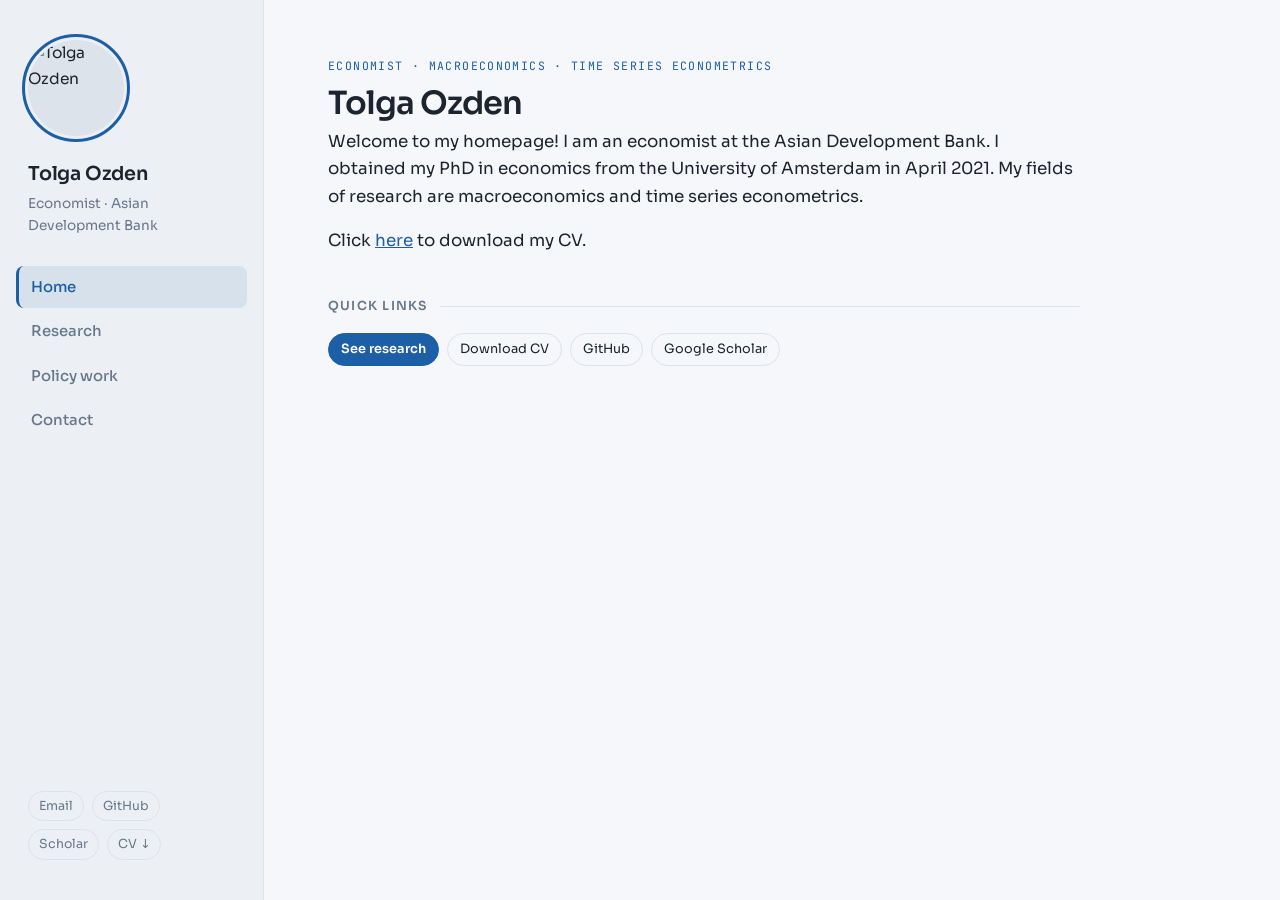
==== commit a211b9a8: "Add files via upload" ====
--- a/index.html
+++ b/index.html
@@ -44,5 +44,7 @@
   </div>
 </main>
 </div>
+<script>var clicky_site_ids = clicky_site_ids || []; clicky_site_ids.push(101237473);</script>
+<script async src="https://static.getclicky.com/js"></script>
 </body>
 </html>
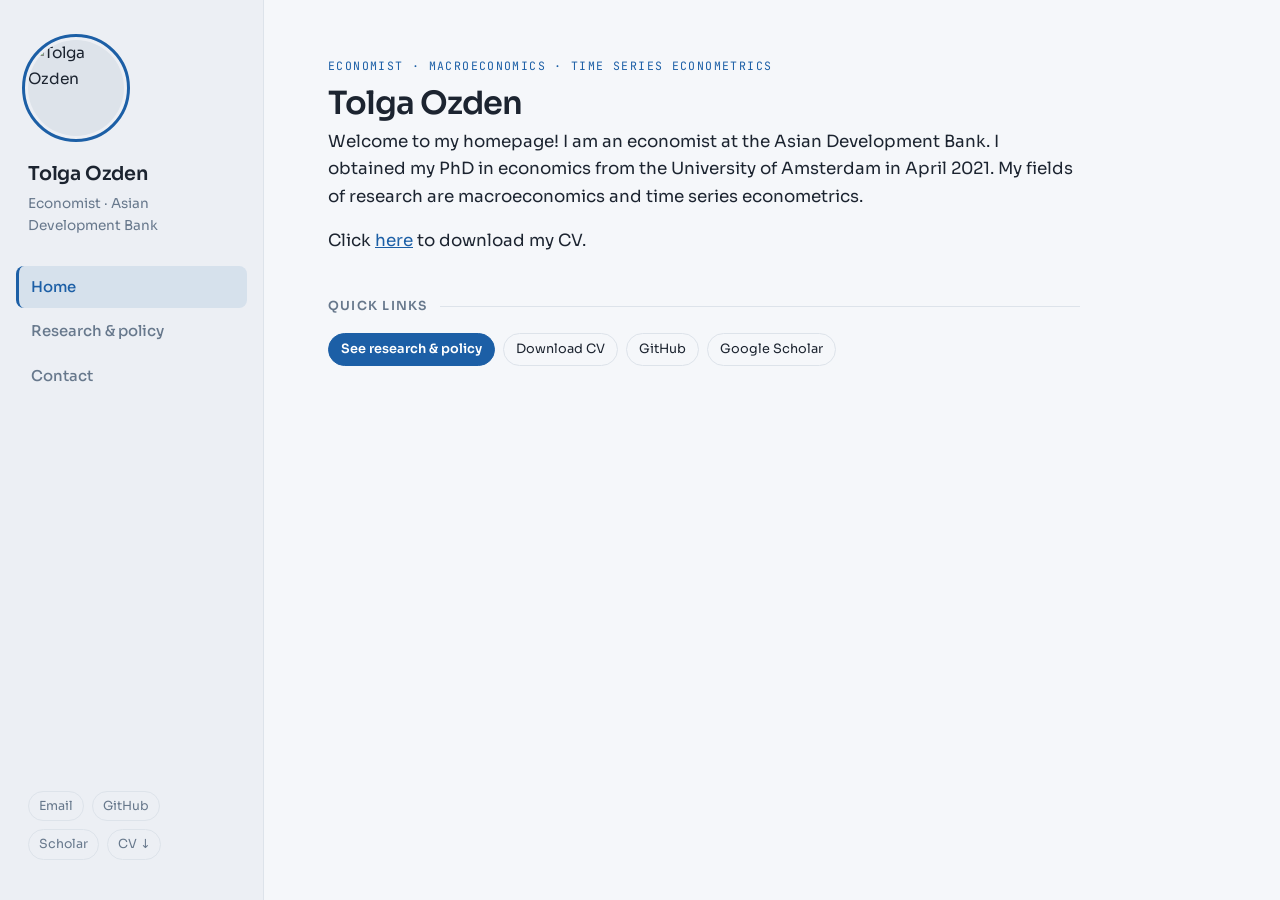
==== commit ac6212b9: "Merge research and policy pages; add ADO Sept 2026 and Prima paper - research.html now holds both li" ====
--- a/index.html
+++ b/index.html
@@ -17,8 +17,7 @@
   <div class="who"><p class="n">Tolga Ozden</p><p class="r">Economist · Asian Development Bank</p></div>
   <nav>
     <a href="index.html" class="on">Home</a>
-    <a href="research.html">Research</a>
-    <a href="policy.html">Policy work</a>
+    <a href="research.html">Research &amp; policy</a>
     <a href="contact.html">Contact</a>
   </nav>
   <div class="icons">
@@ -37,7 +36,7 @@
   </div>
   <h2>Quick links</h2>
   <div class="btns">
-    <a class="primary" href="research.html">See research</a>
+    <a class="primary" href="research.html">See research &amp; policy</a>
     <a href="doc/CV_tolga.pdf">Download CV</a>
     <a href="https://github.com/tolgaozden">GitHub</a>
     <a href="https://scholar.google.com/citations?user=ezvLgX8AAAAJ&amp;hl=en&amp;oi=ao">Google Scholar</a>
--- a/css/style.css
+++ b/css/style.css
@@ -47,6 +47,12 @@
 .card .t{font-weight:600;margin:0 0 3px;font-size:1.04rem;line-height:1.35}
 .card .v{margin:0;color:var(--muted);font-size:.9rem}
 .card .v em{font-style:italic;color:var(--ink)}
+.subs{list-style:none;margin:10px 0 0;padding:10px 0 0;border-top:1px dashed var(--line)}
+.subs li{position:relative;padding-left:18px;margin:4px 0;color:var(--muted);font-size:.88rem;line-height:1.45}
+.subs li::before{content:"↳";position:absolute;left:0;color:var(--acc)}
+.subs .st{color:var(--ink)}
+.jump{margin:0;font-size:.9rem;color:var(--muted)}
+h2[id]{scroll-margin-top:24px}
 .btns{display:flex;flex-wrap:wrap;gap:8px;margin-top:12px}
 .btns a{font-size:.8rem;text-decoration:none;border:1px solid var(--line);padding:5px 12px;border-radius:999px;color:var(--ink);background:var(--bg)}
 .btns a:hover{border-color:var(--acc);color:var(--acc)}
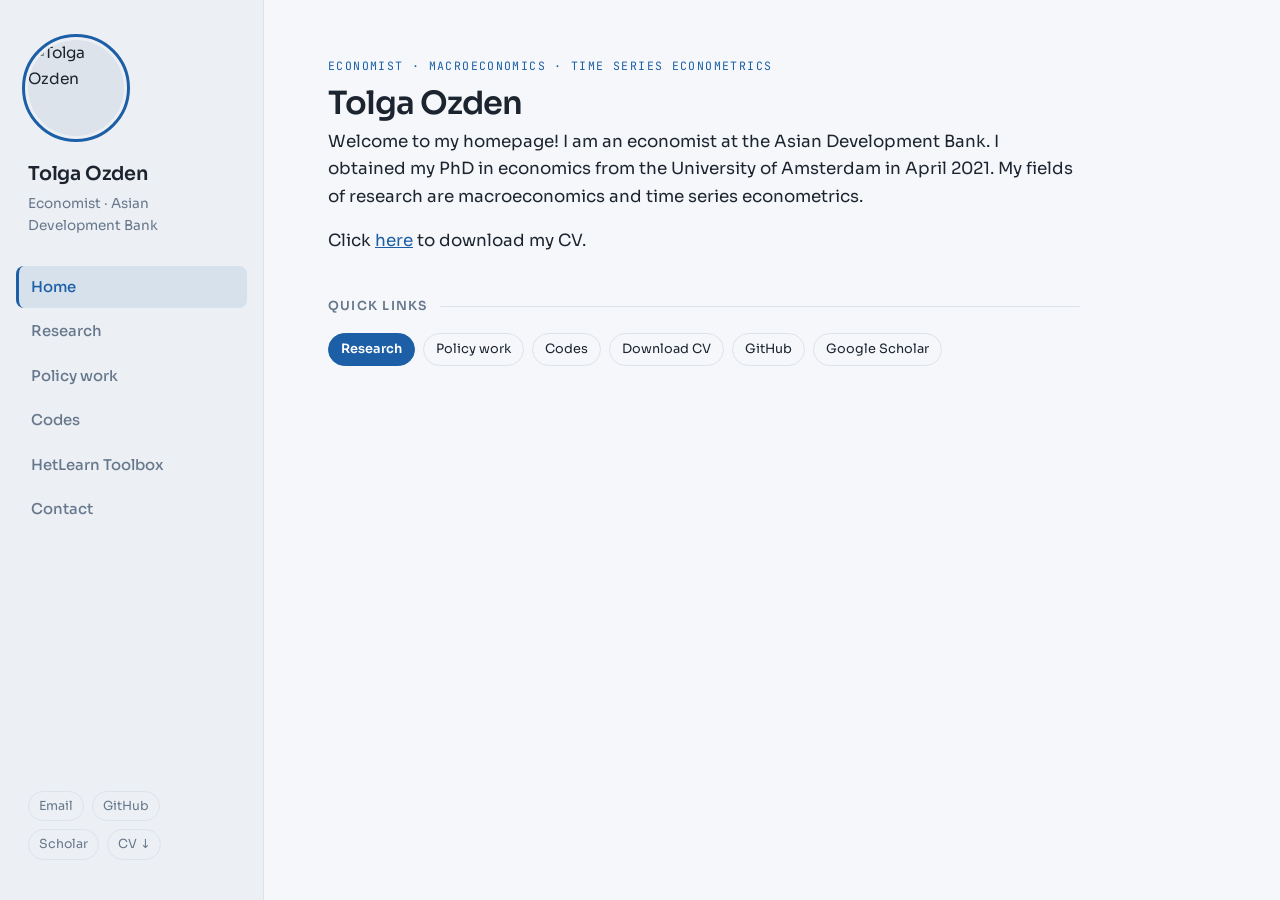
==== commit f5399b7f: "Update home page navigation and quick links (index.html) Sidebar now lists Research, Policy work, Co" ====
--- a/index.html
+++ b/index.html
@@ -17,7 +17,10 @@
   <div class="who"><p class="n">Tolga Ozden</p><p class="r">Economist · Asian Development Bank</p></div>
   <nav>
     <a href="index.html" class="on">Home</a>
-    <a href="research.html">Research &amp; policy</a>
+    <a href="research.html">Research</a>
+    <a href="policy.html">Policy work</a>
+    <a href="code.html">Codes</a>
+    <a href="hetlearn.html">HetLearn Toolbox</a>
     <a href="contact.html">Contact</a>
   </nav>
   <div class="icons">
@@ -36,7 +39,9 @@
   </div>
   <h2>Quick links</h2>
   <div class="btns">
-    <a class="primary" href="research.html">See research &amp; policy</a>
+    <a class="primary" href="research.html">Research</a>
+    <a href="policy.html">Policy work</a>
+    <a href="code.html">Codes</a>
     <a href="doc/CV_tolga.pdf">Download CV</a>
     <a href="https://github.com/tolgaozden">GitHub</a>
     <a href="https://scholar.google.com/citations?user=ezvLgX8AAAAJ&amp;hl=en&amp;oi=ao">Google Scholar</a>
--- a/css/style.css
+++ b/css/style.css
@@ -43,6 +43,10 @@
 .tag.published{background:var(--acc-soft);color:var(--acc)}
 .tag.wp{background:var(--acc2-soft);color:var(--acc2)}
 .tag.review{background:var(--acc3-soft);color:var(--acc3)}
+.tag.tool{background:var(--acc-soft);color:var(--acc)}
+.tag.repl{background:var(--acc2-soft);color:var(--acc2)}
+.card .d{margin:8px 0 0;font-size:.9rem;line-height:1.5}
+h1 + .card{margin-top:1.8rem}
 .yr{font-family:var(--mono);font-size:.74rem;color:var(--muted);margin-left:6px}
 .card .t{font-weight:600;margin:0 0 3px;font-size:1.04rem;line-height:1.35}
 .card .v{margin:0;color:var(--muted);font-size:.9rem}
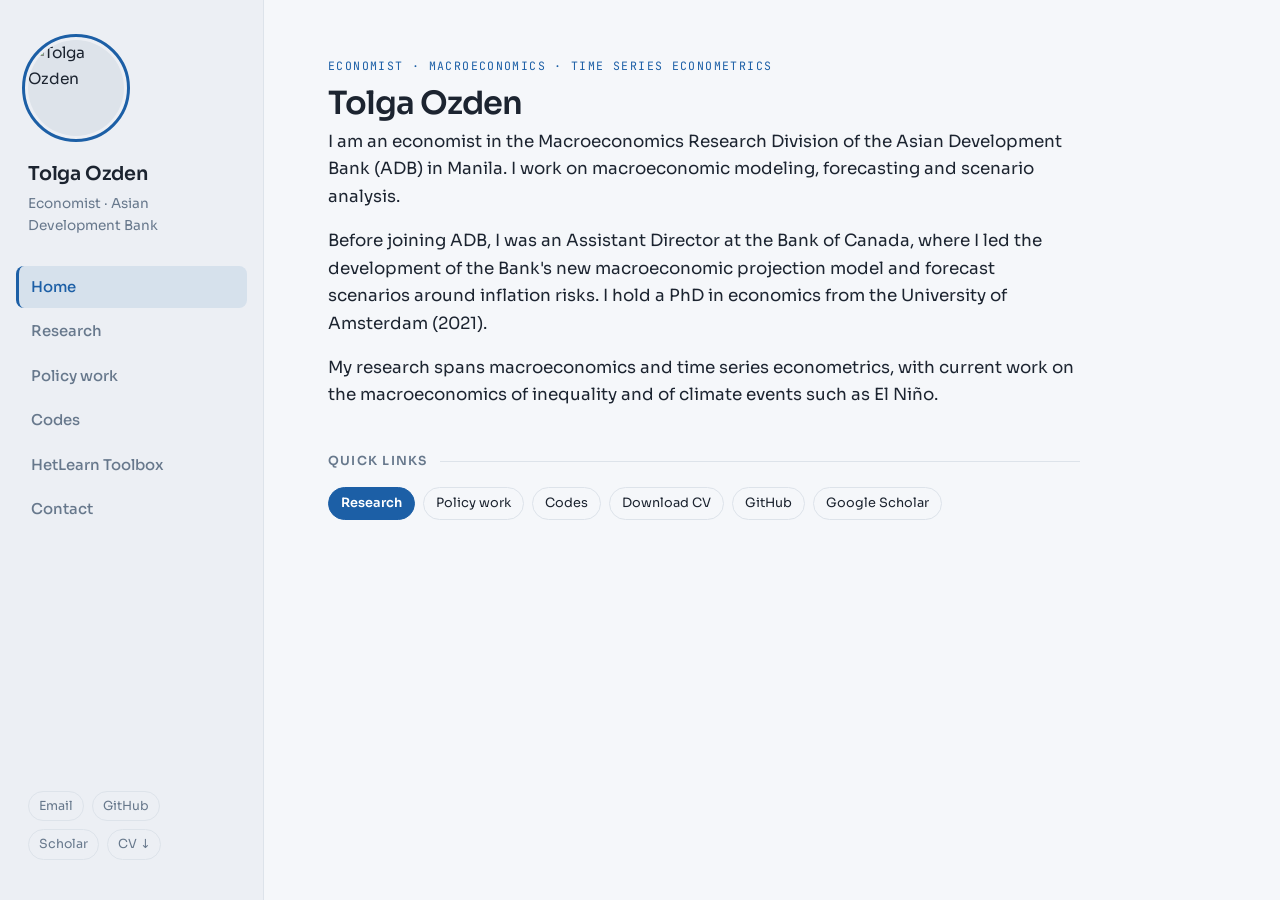
==== commit 29364031: "Rewrite home page bio (index.html) Bio now states the current role (Macroeconomics Research Division" ====
--- a/index.html
+++ b/index.html
@@ -3,7 +3,7 @@
 <head>
 <meta charset="utf-8">
 <meta name="viewport" content="width=device-width, initial-scale=1">
-<title>Tolga Ozden — Economist</title>
+<title>Tolga Ozden | Economist</title>
 <meta name="description" content="Tolga Ozden, economist at the Asian Development Bank. Research in macroeconomics and time series econometrics.">
 <link rel="preconnect" href="https://fonts.googleapis.com">
 <link rel="preconnect" href="https://fonts.gstatic.com" crossorigin>
@@ -34,8 +34,9 @@
   <p class="eyebrow">Economist · macroeconomics · time series econometrics</p>
   <h1>Tolga Ozden</h1>
   <div class="intro">
-    <p>Welcome to my homepage! I am an economist at the Asian Development Bank. I obtained my PhD in economics from the University of Amsterdam in April 2021. My fields of research are macroeconomics and time series econometrics.</p>
-    <p>Click <a href="doc/CV_tolga.pdf">here</a> to download my CV.</p>
+    <p>I am an economist in the Macroeconomics Research Division of the Asian Development Bank (ADB) in Manila. I work on macroeconomic modeling, forecasting and scenario analysis.</p>
+    <p>Before joining ADB, I was an Assistant Director at the Bank of Canada, where I led the development of the Bank's new macroeconomic projection model and forecast scenarios around inflation risks. I hold a PhD in economics from the University of Amsterdam (2021).</p>
+    <p>My research spans macroeconomics and time series econometrics, with current work on the macroeconomics of inequality and of climate events such as El Niño.</p>
   </div>
   <h2>Quick links</h2>
   <div class="btns">
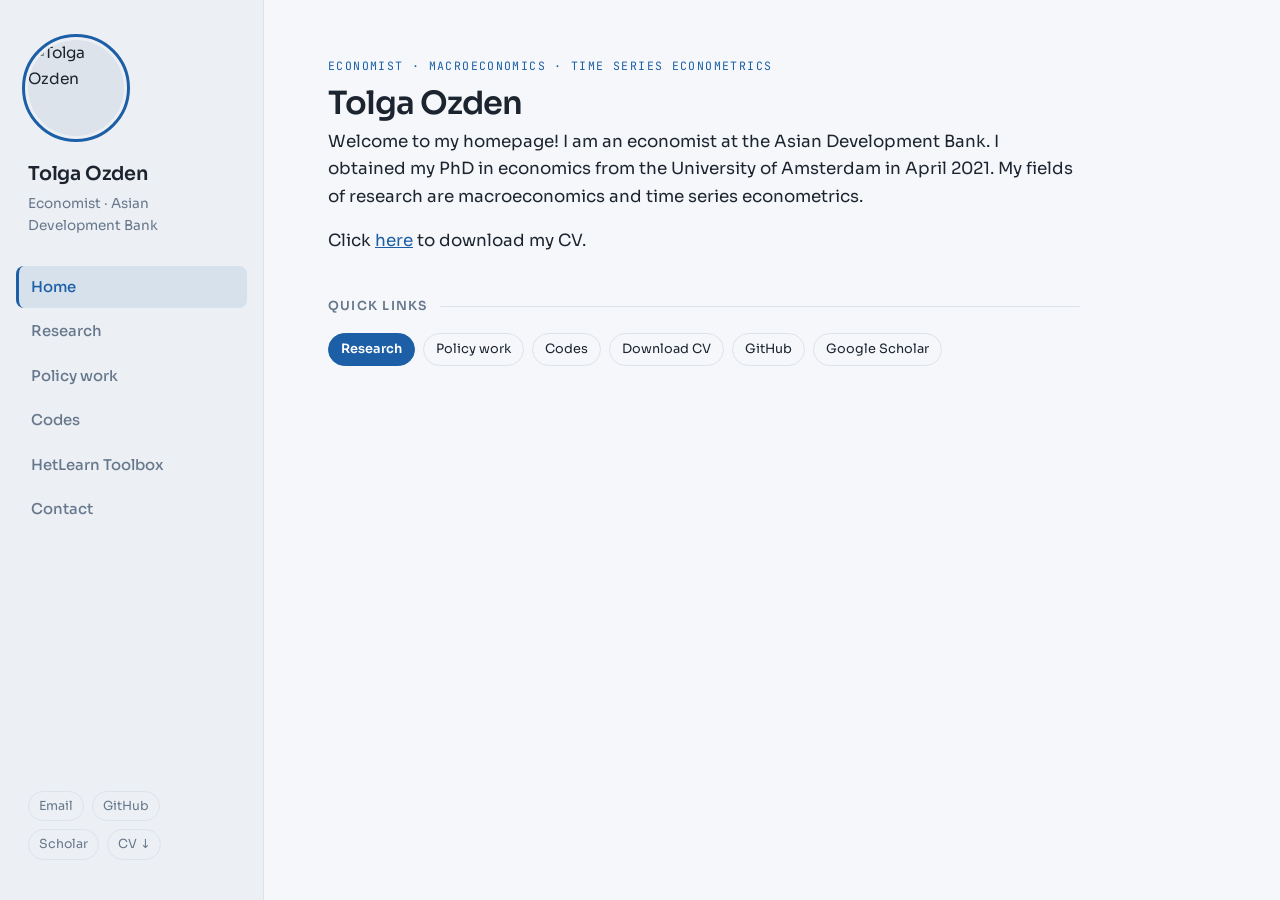
==== commit 803f0aff: "Restore the original home page bio (index.html) Reverts the bio paragraphs to the earlier version; t" ====
--- a/index.html
+++ b/index.html
@@ -34,9 +34,8 @@
   <p class="eyebrow">Economist · macroeconomics · time series econometrics</p>
   <h1>Tolga Ozden</h1>
   <div class="intro">
-    <p>I am an economist in the Macroeconomics Research Division of the Asian Development Bank (ADB) in Manila. I work on macroeconomic modeling, forecasting and scenario analysis.</p>
-    <p>Before joining ADB, I was an Assistant Director at the Bank of Canada, where I led the development of the Bank's new macroeconomic projection model and forecast scenarios around inflation risks. I hold a PhD in economics from the University of Amsterdam (2021).</p>
-    <p>My research spans macroeconomics and time series econometrics, with current work on the macroeconomics of inequality and of climate events such as El Niño.</p>
+    <p>Welcome to my homepage! I am an economist at the Asian Development Bank. I obtained my PhD in economics from the University of Amsterdam in April 2021. My fields of research are macroeconomics and time series econometrics.</p>
+    <p>Click <a href="doc/CV_tolga.pdf">here</a> to download my CV.</p>
   </div>
   <h2>Quick links</h2>
   <div class="btns">
--- a/css/style.css
+++ b/css/style.css
@@ -47,6 +47,7 @@
 .tag.repl{background:var(--acc2-soft);color:var(--acc2)}
 .card .d{margin:8px 0 0;font-size:.9rem;line-height:1.5}
 h1 + .card{margin-top:1.8rem}
+.note{margin:2rem 0 0;padding:14px 18px;border:1px dashed var(--line);border-radius:12px;color:var(--muted);font-size:.88rem;line-height:1.5}
 .yr{font-family:var(--mono);font-size:.74rem;color:var(--muted);margin-left:6px}
 .card .t{font-weight:600;margin:0 0 3px;font-size:1.04rem;line-height:1.35}
 .card .v{margin:0;color:var(--muted);font-size:.9rem}
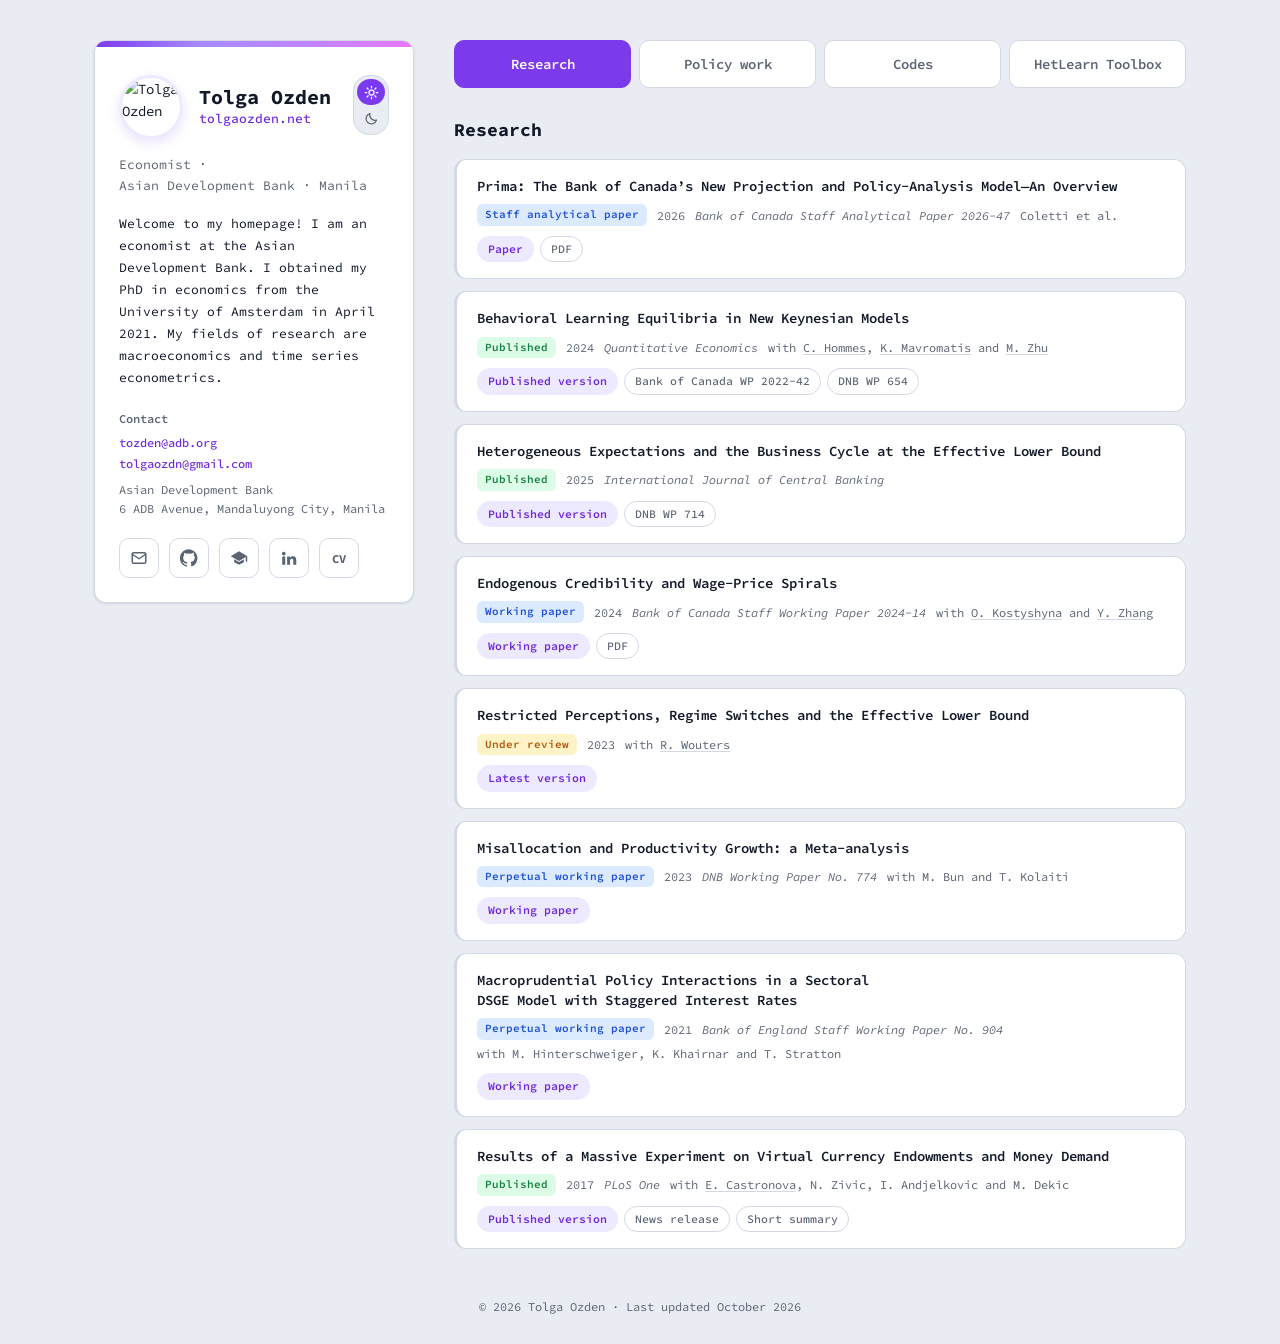
==== commit 1ce2c965: "Switch the home page to the new single-page design (index.html) Generated by src/build_site.py. One " ====
--- a/index.html
+++ b/index.html
@@ -1,53 +1,464 @@
-<!DOCTYPE html>
+<!doctype html>
 <html lang="en">
 <head>
 <meta charset="utf-8">
-<meta name="viewport" content="width=device-width, initial-scale=1">
+<meta name="viewport" content="width=device-width, initial-scale=1, viewport-fit=cover">
 <title>Tolga Ozden | Economist</title>
 <meta name="description" content="Tolga Ozden, economist at the Asian Development Bank. Research in macroeconomics and time series econometrics.">
 <link rel="preconnect" href="https://fonts.googleapis.com">
 <link rel="preconnect" href="https://fonts.gstatic.com" crossorigin>
-<link href="https://fonts.googleapis.com/css2?family=Sora:wght@400;500;600&family=JetBrains+Mono:wght@400;500&display=swap" rel="stylesheet">
-<link rel="stylesheet" href="css/style.css">
+<link rel="stylesheet" href="https://fonts.googleapis.com/css2?family=Source+Code+Pro:ital,wght@0,400;0,500;0,600;0,700;1,400&amp;display=swap">
+<script>(function(){try{var t=localStorage.getItem('theme-violet-night');if(t==='light'||t==='dark')document.documentElement.setAttribute('data-theme',t);}catch(e){}})();</script>
+<style>
+/* Layout "list": 320px sticky profile card left, tabs right, every tab one plain list, max 1140px; one column below 1024px */
+:root {
+  --pub-bg: #DCFCE7;
+  --pub-fg: #15803D;
+  --pub-dot: #22C55E;
+  --wp-bg: #DBEAFE;
+  --wp-fg: #1D4ED8;
+  --rev-bg: #FEF3C7;
+  --rev-fg: #B45309;
+  --tool-bg: var(--accent-soft);
+  --tool-fg: var(--link);
+  --repl-bg: #E2E8F0;
+  --repl-fg: #334155;
+  --boc-bg: #FEE2E2;
+  --boc-fg: #B91C1C;
+  --ecb-bg: #DBEAFE;
+  --ecb-fg: #1D4ED8;
+  --dnb-bg: #FFEDD5;
+  --dnb-fg: #C2410C;
+  --boe-bg: #CCFBF1;
+  --boe-fg: #0F766E;
+  --adb-bg: #E2E8F0;
+  --adb-fg: #475569;
+  --bg: #E9EDF3;
+  --card: #FFFFFF;
+  --text: #111827;
+  --muted: #5B6472;
+  --border: #D2D9E4;
+  --accent: #7C3AED;
+  --accent-hover: #6D28D9;
+  --accent-soft: #EDE9FE;
+  --on-accent: #FFFFFF;
+  --link: #6D28D9;
+  --focus: #7C3AED;
+  --glow: rgba(124,58,237,.15);
+  --strip: linear-gradient(90deg, #7C3AED, #A78BFA, #C084FC, #E879F9);
+  --shadow: 0 1px 3px rgba(15,23,42,.08), 0 1px 2px rgba(15,23,42,.05);
+  --shadow-hover: 0 12px 28px rgba(15,23,42,.12), 0 4px 10px rgba(15,23,42,.06);
+  --radius: 12px;
+  --tile-journal-bg: #EDE9FE;
+  --tile-journal-fg: #5B21B6;
+  --tile-bank-bg: #E0E7FF;
+  --tile-bank-fg: #3730A3;
+  --tile-draft-bg: #FEF3C7;
+  --tile-draft-fg: #92400E;
+  --tile-code-bg: #E0F2FE;
+  --tile-code-fg: #0369A1;
+  --knob-y: 0px;
+  --sun-fg: var(--on-accent);
+  --moon-fg: var(--muted);
+  --font-ui: 'Source Code Pro', ui-monospace, SFMono-Regular, Menlo, Consolas, "Liberation Mono", monospace;
+  --font-title: 'Source Code Pro', ui-monospace, SFMono-Regular, Menlo, Consolas, "Liberation Mono", monospace;
+  --font-body: 'Source Code Pro', ui-monospace, SFMono-Regular, Menlo, Consolas, "Liberation Mono", monospace;
+  color-scheme: light;
+}
+@media (prefers-color-scheme: dark) {
+  :root:not([data-theme="light"]) {
+    --pub-bg: #0F3326;
+    --pub-fg: #7EE0AE;
+    --pub-dot: #3CCB82;
+    --wp-bg: #172B47;
+    --wp-fg: #9DBDEB;
+    --rev-bg: #3A2A10;
+    --rev-fg: #F2C66D;
+    --tool-bg: var(--accent-soft);
+    --tool-fg: var(--link);
+    --repl-bg: #222D3D;
+    --repl-fg: #B8C2D0;
+    --boc-bg: #3A1D1D;
+    --boc-fg: #F0A8A0;
+    --ecb-bg: #172B47;
+    --ecb-fg: #9DBDEB;
+    --dnb-bg: #3A2512;
+    --dnb-fg: #F2B77F;
+    --boe-bg: #12302D;
+    --boe-fg: #8BD6CB;
+    --adb-bg: #222D3D;
+    --adb-fg: #B8C2D0;
+    --bg: #0E1522;
+    --card: #161F2E;
+    --text: #E9E5DC;
+    --muted: #97A1B2;
+    --border: #263247;
+    --accent: #D4A24C;
+    --accent-hover: #E2B565;
+    --accent-soft: #2C2416;
+    --on-accent: #17110A;
+    --link: #E3B867;
+    --focus: #E3B867;
+    --glow: rgba(212,162,76,.22);
+    --strip: linear-gradient(90deg, #7A5A22, #B98A3A, #D4A24C, #EBCB8B);
+    --shadow: 0 1px 3px rgba(0,0,0,.35);
+    --shadow-hover: 0 14px 30px rgba(0,0,0,.45), 0 4px 10px rgba(0,0,0,.25);
+    --radius: 12px;
+    --tile-journal-bg: #2C2416;
+    --tile-journal-fg: #EBCB8B;
+    --tile-bank-bg: #1A2A3F;
+    --tile-bank-fg: #A9C1E0;
+    --tile-draft-bg: #2A2333;
+    --tile-draft-fg: #CDB8E6;
+    --tile-code-bg: #13302C;
+    --tile-code-fg: #86D3C3;
+    --knob-y: 26px;
+    --sun-fg: var(--muted);
+    --moon-fg: var(--on-accent);
+    color-scheme: dark;
+  }
+}
+:root[data-theme="dark"] {
+  --pub-bg: #0F3326;
+  --pub-fg: #7EE0AE;
+  --pub-dot: #3CCB82;
+  --wp-bg: #172B47;
+  --wp-fg: #9DBDEB;
+  --rev-bg: #3A2A10;
+  --rev-fg: #F2C66D;
+  --tool-bg: var(--accent-soft);
+  --tool-fg: var(--link);
+  --repl-bg: #222D3D;
+  --repl-fg: #B8C2D0;
+  --boc-bg: #3A1D1D;
+  --boc-fg: #F0A8A0;
+  --ecb-bg: #172B47;
+  --ecb-fg: #9DBDEB;
+  --dnb-bg: #3A2512;
+  --dnb-fg: #F2B77F;
+  --boe-bg: #12302D;
+  --boe-fg: #8BD6CB;
+  --adb-bg: #222D3D;
+  --adb-fg: #B8C2D0;
+  --bg: #0E1522;
+  --card: #161F2E;
+  --text: #E9E5DC;
+  --muted: #97A1B2;
+  --border: #263247;
+  --accent: #D4A24C;
+  --accent-hover: #E2B565;
+  --accent-soft: #2C2416;
+  --on-accent: #17110A;
+  --link: #E3B867;
+  --focus: #E3B867;
+  --glow: rgba(212,162,76,.22);
+  --strip: linear-gradient(90deg, #7A5A22, #B98A3A, #D4A24C, #EBCB8B);
+  --shadow: 0 1px 3px rgba(0,0,0,.35);
+  --shadow-hover: 0 14px 30px rgba(0,0,0,.45), 0 4px 10px rgba(0,0,0,.25);
+  --radius: 12px;
+  --tile-journal-bg: #2C2416;
+  --tile-journal-fg: #EBCB8B;
+  --tile-bank-bg: #1A2A3F;
+  --tile-bank-fg: #A9C1E0;
+  --tile-draft-bg: #2A2333;
+  --tile-draft-fg: #CDB8E6;
+  --tile-code-bg: #13302C;
+  --tile-code-fg: #86D3C3;
+  --knob-y: 26px;
+  --sun-fg: var(--muted);
+  --moon-fg: var(--on-accent);
+  color-scheme: dark;
+}
+
+*, *::before, *::after { box-sizing: border-box; margin: 0; padding: 0; }
+[hidden] { display: none !important; }
+html { -webkit-text-size-adjust: 100%; text-size-adjust: 100%; }
+body {
+  font-family: var(--font-ui); font-size: 14px; line-height: 1.6;
+  background: var(--bg); color: var(--text); min-height: 100vh;
+  transition: background-color .3s, color .3s;
+}
+body::before { content: ""; position: fixed; inset: 0 0 auto; height: env(safe-area-inset-top, 0px); background: var(--bg); z-index: 10; }
+img { max-width: 100%; }
+a { color: var(--link); }
+button { font: inherit; color: inherit; }
+:focus-visible { outline: 2px solid var(--focus); outline-offset: 2px; }
+svg { flex-shrink: 0; }
+svg.st { fill: none; stroke: currentColor; stroke-width: 2; stroke-linecap: round; stroke-linejoin: round; }
+
+/* page grid */
+.layout {
+  max-width: 1140px; margin: 0 auto; display: grid;
+  grid-template-columns: 320px minmax(0, 1fr); gap: 40px; align-items: start;
+  padding-block: 40px 16px;
+  padding-left: max(24px, env(safe-area-inset-left, 0px));
+  padding-right: max(24px, env(safe-area-inset-right, 0px));
+}
+.sidebar { position: sticky; top: 24px; min-width: 0; }
+.main { min-width: 0; }
+
+/* profile card */
+.profile-card { background: var(--card); border: 1px solid var(--border); border-radius: var(--radius); box-shadow: var(--shadow); overflow: hidden; transition: background-color .3s, border-color .3s; }
+.strip { height: 6px; background: var(--strip); }
+.profile-body { padding: 28px 24px 24px; }
+.profile-header { display: flex; align-items: center; gap: 16px; margin-bottom: 16px; }
+.avatar { width: 64px; height: 64px; border-radius: 50%; object-fit: cover; flex-shrink: 0; border: 3px solid var(--accent-soft); box-shadow: 0 4px 12px var(--glow); }
+.who { min-width: 0; }
+.name { font-family: var(--font-title); font-size: 20px; font-weight: 700; line-height: 1.2; text-wrap: balance; }
+.handle { font-size: 13px; font-weight: 500; color: var(--link); }
+.meta { font-size: 13px; color: var(--muted); margin-bottom: 16px; }
+.meta span { white-space: nowrap; }
+.bio { font-family: var(--font-body); font-size: 13px; line-height: 1.7; margin-bottom: 20px; max-width: 68ch; }
+.label { font-size: 12px; font-weight: 600; color: var(--muted); margin-bottom: 4px; }
+.contact { display: flex; flex-direction: column; align-items: flex-start; gap: 2px; margin-bottom: 20px; font-size: 12px; }
+.contact a {
+  color: var(--link); font-weight: 500; text-decoration: none; overflow-wrap: anywhere;
+  -webkit-user-select: text; user-select: text; -webkit-user-drag: none;  /* drag selects the address */
+}
+.contact a:hover { text-decoration: underline; }
+.office { margin-top: 6px; color: var(--muted); line-height: 1.55; }
+.social { display: flex; flex-wrap: wrap; gap: 10px; }
+.social a {
+  width: 40px; height: 40px; border-radius: 10px; border: 1px solid var(--border);
+  display: flex; align-items: center; justify-content: center;
+  color: var(--muted); text-decoration: none; transition: all .2s;
+}
+.social a:hover { border-color: var(--accent); color: var(--link); background: var(--accent-soft); }
+.social svg { width: 18px; height: 18px; fill: currentColor; }
+.social svg.st { fill: none; }
+.social .cv { font-family: var(--font-ui); font-size: 12px; font-weight: 700; letter-spacing: .02em; }
+
+/* day/night switch, sun over moon: the knob sits under the active icon; its position comes from the theme tokens */
+.daynight {
+  position: relative; margin-left: auto; align-self: flex-start; flex-shrink: 0;
+  display: inline-flex; flex-direction: column; align-items: center; padding: 3px; border-radius: 16px;
+  border: 1px solid var(--border); background: var(--bg); cursor: pointer; transition: border-color .2s;
+}
+.daynight:hover { border-color: var(--accent); }
+.daynight .knob {
+  position: absolute; top: 3px; left: 3px; width: 28px; height: 26px; border-radius: 13px;
+  background: var(--accent); transform: translateY(var(--knob-y)); transition: transform .25s cubic-bezier(.4, 0, .2, 1), background-color .3s;
+}
+.daynight .dn { position: relative; width: 28px; height: 26px; display: flex; align-items: center; justify-content: center; transition: color .2s; }
+.daynight .dn svg { width: 15px; height: 15px; }
+.daynight .sun { color: var(--sun-fg); }
+.daynight .moon { color: var(--moon-fg); }
+
+/* tabs */
+.tabs { margin-bottom: 28px; }
+.tab-row { display: flex; gap: 8px; }
+.tab {
+  flex: 1 1 0; min-width: max-content; padding: 12px 18px; text-align: center; white-space: nowrap;
+  font-size: 14px; font-weight: 600; border: 1px solid var(--border); border-radius: 10px;
+  background: var(--card); color: var(--muted); cursor: pointer; transition: all .2s;
+}
+.tab[aria-selected="true"] { background: var(--accent); color: var(--on-accent); border-color: var(--accent); }
+.tab:not([aria-selected="true"]):hover { background: var(--accent-soft); color: var(--link); border-color: var(--accent); }
+
+/* panels */
+.panel { animation: rise .35s cubic-bezier(.4, 0, .2, 1); }
+@keyframes rise { from { transform: translateY(6px); } to { transform: none; } }
+.section-title { font-family: var(--font-title); font-size: 18px; font-weight: 700; margin-bottom: 14px; }
+
+/* entries: the Policy-work log style, used on every tab */
+.log-list { display: flex; flex-direction: column; gap: 12px; }
+.log {
+  min-width: 0; background: var(--card); border: 1px solid var(--border); border-left: 3px solid var(--border);
+  border-radius: var(--radius); padding: 16px 20px; transition: border-color .2s, background-color .3s;
+}
+.log:hover, .log:focus-within { border-color: var(--accent); border-left-color: var(--accent); }
+.log-title { font-family: var(--font-title); font-size: 14px; font-weight: 600; line-height: 1.45; margin-bottom: 8px; text-wrap: balance; overflow-wrap: break-word; }
+.log-title a { color: inherit; text-decoration: none; }
+.log-title a:hover { color: var(--link); text-decoration: underline; text-underline-offset: 3px; }
+.log-meta { display: flex; flex-wrap: wrap; align-items: center; gap: 4px 10px; font-size: 12px; color: var(--muted); }
+.log-meta a, .ado-meta a { color: inherit; text-decoration: underline; text-decoration-color: var(--border); text-underline-offset: 2px; }
+.log-meta a:hover, .ado-meta a:hover { color: var(--link); text-decoration-color: currentColor; }
+.log-desc { font-family: var(--font-body); font-size: 12px; color: var(--muted); line-height: 1.6; padding-top: 8px; }
+.tag { padding: 2px 8px; border-radius: 6px; font-size: 11px; font-weight: 600; white-space: nowrap; background: var(--repl-bg); color: var(--repl-fg); }
+.tag.published { background: var(--pub-bg); color: var(--pub-fg); }
+.tag.wp { background: var(--wp-bg); color: var(--wp-fg); }
+.tag.review { background: var(--rev-bg); color: var(--rev-fg); }
+.tag.codes { background: var(--tool-bg); color: var(--tool-fg); }
+.tag.replication { background: var(--repl-bg); color: var(--repl-fg); }
+.tag.boc { background: var(--boc-bg); color: var(--boc-fg); }
+.tag.ecb { background: var(--ecb-bg); color: var(--ecb-fg); }
+.tag.dnb { background: var(--dnb-bg); color: var(--dnb-fg); }
+.tag.boe { background: var(--boe-bg); color: var(--boe-fg); }
+.tag.adb { background: var(--adb-bg); color: var(--adb-fg); }
+.chips { display: flex; flex-wrap: wrap; gap: 6px; padding-top: 10px; }
+.chip { padding: 2px 10px; border-radius: 20px; font-size: 11.5px; font-weight: 500; border: 1px solid var(--border); background: var(--bg); color: var(--muted); }
+.links { display: flex; flex-wrap: wrap; gap: 6px; padding-top: 10px; }
+.lnk {
+  display: inline-flex; align-items: center; gap: 6px; padding: 3px 10px; border-radius: 20px;
+  border: 1px solid var(--border); background: var(--card); color: var(--muted);
+  font-size: 11.5px; font-weight: 500; text-decoration: none; transition: all .2s; overflow-wrap: anywhere;
+}
+.lnk:hover { border-color: var(--accent); color: var(--link); }
+.lnk.primary { background: var(--accent-soft); border-color: transparent; color: var(--link); font-weight: 600; }
+.lnk.primary:hover { border-color: var(--accent); }
+.lnk.gh { background: var(--text); border-color: var(--text); color: var(--card); font-weight: 600; }
+.lnk.gh:hover { background: var(--accent); border-color: var(--accent); color: var(--on-accent); }
+.lnk svg { width: 13px; height: 13px; fill: currentColor; }
+.lnk svg.st { fill: none; }
+.prose { display: flex; flex-direction: column; gap: 10px; }
+.prose p { font-family: var(--font-body); font-size: 13px; line-height: 1.75; max-width: 70ch; }
+.note {
+  font-family: var(--font-body); font-size: 12px; line-height: 1.65; color: var(--muted); max-width: 70ch;
+  background: var(--bg); border: 1px dashed var(--border); border-radius: 8px; padding: 10px 14px; margin-top: 14px;
+}
+
+/* policy: quieter ADO sub-list at the bottom */
+.ado { margin-top: 36px; }
+.ado-head { margin-bottom: 8px; font-size: 12px; font-weight: 600; color: var(--muted); text-transform: uppercase; letter-spacing: .06em; }
+.ado-list { list-style: none; border: 1px solid var(--border); border-radius: var(--radius); }
+.ado-item { display: grid; grid-template-columns: 3.2em minmax(0, 1fr); gap: 2px 12px; padding: 12px 16px; }
+.ado-item + .ado-item { border-top: 1px solid var(--border); }
+.ado-yr { font-size: 11.5px; color: var(--muted); padding-top: 1px; }
+.ado-main { min-width: 0; display: flex; flex-direction: column; gap: 2px; }
+.ado-title { font-family: var(--font-title); font-size: 13px; font-weight: 600; line-height: 1.45; }
+.ado-meta { font-size: 11.5px; color: var(--muted); }
+.ado-boxes { list-style: none; font-size: 11.5px; color: var(--muted); line-height: 1.5; display: flex; flex-direction: column; gap: 1px; }
+.ado-boxes .bx { color: var(--text); font-weight: 600; margin-right: 4px; }
+.ado .links { padding-top: 4px; }
+.ado .lnk { font-size: 11px; padding: 1px 8px; }
+
+/* footer */
+.footer {
+  text-align: center; font-size: 12px; color: var(--muted);
+  padding-block: 32px 28px;
+  padding-left: max(16px, env(safe-area-inset-left, 0px));
+  padding-right: max(16px, env(safe-area-inset-right, 0px));
+}
+
+/* responsive */
+@media (max-width: 1024px) {
+  .layout { grid-template-columns: minmax(0, 1fr); gap: 24px; padding-block: 20px 8px; }
+  .sidebar { position: static; }
+  .tabs {
+    position: sticky; top: env(safe-area-inset-top, 0px); z-index: 5;
+    background: var(--bg); border-bottom: 1px solid var(--border); padding-block: 10px; margin-bottom: 20px;
+  }
+}
+@media (max-width: 640px) {
+  .layout {
+    padding-block: 16px 8px;
+    padding-left: max(16px, env(safe-area-inset-left, 0px));
+    padding-right: max(16px, env(safe-area-inset-right, 0px));
+  }
+  .profile-header { gap: 12px; }
+  .tab-row { gap: 6px; }
+  .tab { padding: 10px 12px; font-size: 13px; }
+  .log { padding: 14px 16px; }
+}
+@media (max-width: 520px) {  /* four tabs no longer fit on one line: two by two, all visible */
+  .tab-row { display: grid; grid-template-columns: repeat(2, minmax(0, 1fr)); }
+  .tab { min-width: 0; white-space: normal; }
+}
+@media (prefers-reduced-motion: reduce) {
+  *, *::before, *::after { animation: none !important; transition-duration: .001ms !important; scroll-behavior: auto !important; }
+}
+
+</style>
+<noscript><style>.panel[hidden] { display: block !important; } .panel + .panel { margin-top: 36px; } .tabs, .daynight { display: none; }</style></noscript>
 </head>
 <body>
 <div class="layout">
-<aside>
-  <img class="avatar" src="img/tolga.jpg" alt="Tolga Ozden">
-  <div class="who"><p class="n">Tolga Ozden</p><p class="r">Economist · Asian Development Bank</p></div>
-  <nav>
-    <a href="index.html" class="on">Home</a>
-    <a href="research.html">Research</a>
-    <a href="policy.html">Policy work</a>
-    <a href="code.html">Codes</a>
-    <a href="hetlearn.html">HetLearn Toolbox</a>
-    <a href="contact.html">Contact</a>
-  </nav>
-  <div class="icons">
-    <a href="mailto:tozden@adb.org">Email</a>
-    <a href="https://github.com/tolgaozden">GitHub</a>
-    <a href="https://scholar.google.com/citations?user=ezvLgX8AAAAJ&amp;hl=en&amp;oi=ao">Scholar</a>
-    <a href="doc/CV_tolga.pdf">CV ↓</a>
-  </div>
-</aside>
-<main>
-  <p class="eyebrow">Economist · macroeconomics · time series econometrics</p>
-  <h1>Tolga Ozden</h1>
-  <div class="intro">
-    <p>Welcome to my homepage! I am an economist at the Asian Development Bank. I obtained my PhD in economics from the University of Amsterdam in April 2021. My fields of research are macroeconomics and time series econometrics.</p>
-    <p>Click <a href="doc/CV_tolga.pdf">here</a> to download my CV.</p>
-  </div>
-  <h2>Quick links</h2>
-  <div class="btns">
-    <a class="primary" href="research.html">Research</a>
-    <a href="policy.html">Policy work</a>
-    <a href="code.html">Codes</a>
-    <a href="doc/CV_tolga.pdf">Download CV</a>
-    <a href="https://github.com/tolgaozden">GitHub</a>
-    <a href="https://scholar.google.com/citations?user=ezvLgX8AAAAJ&amp;hl=en&amp;oi=ao">Google Scholar</a>
-  </div>
-</main>
+  <aside class="sidebar">
+    <div class="profile-card">
+      <div class="strip"></div>
+      <div class="profile-body">
+        <div class="profile-header">
+          <img class="avatar" src="img/tolga.jpg" alt="Tolga Ozden" width="64" height="64">
+          <div class="who">
+            <h1 class="name">Tolga Ozden</h1>
+            <p class="handle">tolgaozden.net</p>
+          </div>
+          <button type="button" class="daynight" id="theme-toggle" aria-label="Switch to night theme" title="Switch to night theme"><span class="knob" aria-hidden="true"></span><span class="dn sun"><svg class="st" viewBox="0 0 24 24" aria-hidden="true"><circle cx="12" cy="12" r="4"/><path d="M12 2v2.5M12 19.5V22M2 12h2.5M19.5 12H22M4.9 4.9l1.8 1.8M17.3 17.3l1.8 1.8M4.9 19.1l1.8-1.8M17.3 6.7l1.8-1.8"/></svg></span><span class="dn moon"><svg class="st" viewBox="0 0 24 24" aria-hidden="true"><path d="M20 14.5A8.5 8.5 0 0 1 9.5 4 8.5 8.5 0 1 0 20 14.5z"/></svg></span></button>
+        </div>
+        <p class="meta"><span>Economist ·</span> <span>Asian Development Bank ·</span> <span>Manila</span></p>
+        <div class="bio"><p>Welcome to my homepage! I am an economist at the Asian Development Bank. I obtained my PhD in economics from the University of Amsterdam in April 2021. My fields of research are macroeconomics and time series econometrics.</p></div>
+        <p class="label">Contact</p>
+        <div class="contact"><a href="mailto:tozden@adb.org">tozden@adb.org</a><a href="mailto:tolgaozdn@gmail.com">tolgaozdn@gmail.com</a><p class="office">Asian Development Bank<br>6 ADB Avenue, Mandaluyong City, Manila</p></div>
+        <nav class="social" aria-label="Profiles"><a href="mailto:tozden@adb.org" aria-label="Email" title="Email"><svg class="st" viewBox="0 0 24 24" aria-hidden="true"><rect x="3" y="5" width="18" height="14" rx="2"/><path d="m3 7 9 6 9-6"/></svg></a><a href="https://github.com/tolgaozden" target="_blank" rel="noopener" aria-label="GitHub" title="GitHub"><svg viewBox="0 0 24 24" aria-hidden="true"><path d="M12 .3a12 12 0 0 0-3.8 23.4c.6.1.8-.3.8-.6v-2c-3.3.7-4-1.6-4-1.6-.6-1.4-1.4-1.8-1.4-1.8-1-.7.1-.7.1-.7 1.2.1 1.9 1.2 1.9 1.2 1 1.8 2.8 1.3 3.5 1 .1-.8.4-1.3.7-1.6-2.7-.3-5.5-1.3-5.5-5.9 0-1.3.5-2.4 1.2-3.2-.1-.3-.5-1.5.1-3.2 0 0 1-.3 3.3 1.2a11.5 11.5 0 0 1 6 0C17.3 4.7 18.3 5 18.3 5c.7 1.7.2 2.9.1 3.2.8.8 1.2 1.9 1.2 3.2 0 4.6-2.8 5.6-5.5 5.9.4.4.8 1.1.8 2.2v3.3c0 .3.2.7.8.6A12 12 0 0 0 12 .3"/></svg></a><a href="https://scholar.google.com/citations?user=ezvLgX8AAAAJ&amp;hl=en&amp;oi=ao" target="_blank" rel="noopener" aria-label="Google Scholar" title="Google Scholar"><svg viewBox="0 0 24 24" aria-hidden="true"><path d="M12 3 1 9.5l11 6.5 9-5.3V17h2V9.5z"/><path d="M5.5 13.6v3.9L12 21l6.5-3.5v-3.9L12 17.4z"/></svg></a><a href="https://www.linkedin.com/in/tolga-%C3%B6zden-8a509890/" target="_blank" rel="noopener" aria-label="LinkedIn" title="LinkedIn"><svg viewBox="0 0 24 24" aria-hidden="true"><path d="M5 3.5a2.5 2.5 0 1 1 0 5 2.5 2.5 0 0 1 0-5zM3 10h4v11H3zM9.5 10h3.8v1.6c.6-1 1.9-1.9 3.8-1.9 4 0 4.6 2.6 4.6 6V21h-4v-4.6c0-1.5 0-3.3-2-3.3s-2.3 1.6-2.3 3.2V21h-3.9z"/></svg></a><a href="https://tolgaozden.net/doc/CV_tolga.pdf" target="_blank" rel="noopener" aria-label="CV (PDF)" title="CV (PDF)"><span class="cv">CV</span></a></nav>
+      </div>
+    </div>
+  </aside>
+  <main class="main">
+    <div class="tabs"><div class="tab-row" role="tablist" aria-label="Sections"><button type="button" class="tab" role="tab" id="tab-research" data-tab="research" aria-controls="panel-research" aria-selected="true">Research</button><button type="button" class="tab" role="tab" id="tab-policy" data-tab="policy" aria-controls="panel-policy" aria-selected="false" tabindex="-1">Policy work</button><button type="button" class="tab" role="tab" id="tab-codes" data-tab="codes" aria-controls="panel-codes" aria-selected="false" tabindex="-1">Codes</button><button type="button" class="tab" role="tab" id="tab-hetlearn" data-tab="hetlearn" aria-controls="panel-hetlearn" aria-selected="false" tabindex="-1">HetLearn Toolbox</button></div></div>
+    <section class="panel" id="panel-research" role="tabpanel" aria-labelledby="tab-research" tabindex="0"><h2 class="section-title">Research</h2><div class="log-list"><article class="log"><h3 class="log-title"><a href="https://www.bankofcanada.ca/2026/10/staff-analytical-paper-2026-47/" target="_blank" rel="noopener">Prima: The Bank of Canada’s New Projection and Policy-Analysis Model—An Overview</a></h3><div class="log-meta"><span class="tag wp">Staff analytical paper</span><span>2026</span><span><em>Bank of Canada Staff Analytical Paper 2026-47</em></span><span>Coletti et al.</span></div><div class="links"><a class="lnk primary" href="https://www.bankofcanada.ca/2026/10/staff-analytical-paper-2026-47/" target="_blank" rel="noopener">Paper</a><a class="lnk" href="https://www.bankofcanada.ca/wp-content/uploads/2026/09/sap2026-47.pdf" target="_blank" rel="noopener">PDF</a></div></article><article class="log"><h3 class="log-title"><a href="https://onlinelibrary.wiley.com/doi/full/10.3982/QE1533" target="_blank" rel="noopener">Behavioral Learning Equilibria in New Keynesian Models</a></h3><div class="log-meta"><span class="tag published">Published</span><span>2024</span><span><em>Quantitative Economics</em></span><span>with <a href="http://www.uva.nl/en/profile/h/o/c.h.hommes/c.h.hommes.html" target="_blank" rel="noopener">C. Hommes</a>, <a href="https://sites.google.com/site/konstantinossmavromatis/" target="_blank" rel="noopener">K. Mavromatis</a> and <a href="https://www.researchgate.net/profile/Mei_Zhu4" target="_blank" rel="noopener">M. Zhu</a></span></div><div class="links"><a class="lnk primary" href="https://onlinelibrary.wiley.com/doi/full/10.3982/QE1533" target="_blank" rel="noopener">Published version</a><a class="lnk" href="https://www.bankofcanada.ca/2022/09/staff-working-paper-2022-42/" target="_blank" rel="noopener">Bank of Canada WP 2022-42</a><a class="lnk" href="https://www.dnb.nl/en/publications/research-publications/working-papers-2019/behavioral-learning-equilibria-in-the-new-keynesian-model/" target="_blank" rel="noopener">DNB WP 654</a></div></article><article class="log"><h3 class="log-title"><a href="https://www.ijcb.org/journal/ozden_forth.pdf" target="_blank" rel="noopener">Heterogeneous Expectations and the Business Cycle at the Effective Lower Bound</a></h3><div class="log-meta"><span class="tag published">Published</span><span>2025</span><span><em>International Journal of Central Banking</em></span></div><div class="links"><a class="lnk primary" href="https://www.ijcb.org/journal/ozden_forth.pdf" target="_blank" rel="noopener">Published version</a><a class="lnk" href="https://www.dnb.nl/publicaties/publicaties-onderzoek/working-papers-2021/714-heterogeneous-expectations-and-the-business-cycle-at-the-effective-lower-bound/" target="_blank" rel="noopener">DNB WP 714</a></div></article><article class="log"><h3 class="log-title"><a href="https://www.bankofcanada.ca/2024/05/staff-working-paper-2024-14/" target="_blank" rel="noopener">Endogenous Credibility and Wage-Price Spirals</a></h3><div class="log-meta"><span class="tag wp">Working paper</span><span>2024</span><span><em>Bank of Canada Staff Working Paper 2024-14</em></span><span>with <a href="https://www.bankofcanada.ca/profile/olena-kostyshyna/" target="_blank" rel="noopener">O. Kostyshyna</a> and <a href="https://www.bankofcanada.ca/profile/yang-zhang/" target="_blank" rel="noopener">Y. Zhang</a></span></div><div class="links"><a class="lnk primary" href="https://www.bankofcanada.ca/2024/05/staff-working-paper-2024-14/" target="_blank" rel="noopener">Working paper</a><a class="lnk" href="https://www.bankofcanada.ca/wp-content/uploads/2024/05/swp2024-14.pdf" target="_blank" rel="noopener">PDF</a></div></article><article class="log"><h3 class="log-title"><a href="https://tolgaozden.net/doc/ozdenwouters2020_draft.pdf" target="_blank" rel="noopener">Restricted Perceptions, Regime Switches and the Effective Lower Bound</a></h3><div class="log-meta"><span class="tag review">Under review</span><span>2023</span><span>with <a href="https://www.ecb.europa.eu/pub/research/authors/profiles/raf-wouters.en.html" target="_blank" rel="noopener">R. Wouters</a></span></div><div class="links"><a class="lnk primary" href="https://tolgaozden.net/doc/ozdenwouters2020_draft.pdf" target="_blank" rel="noopener">Latest version</a></div></article><article class="log"><h3 class="log-title"><a href="https://www.dnb.nl/en/publications/research-publications/working-paper-2023/774-misallocation-and-productivity-growth-a-meta-analysis/" target="_blank" rel="noopener">Misallocation and Productivity Growth: a Meta-analysis</a></h3><div class="log-meta"><span class="tag wp">Perpetual working paper</span><span>2023</span><span><em>DNB Working Paper No. 774</em></span><span>with M. Bun and T. Kolaiti</span></div><div class="links"><a class="lnk primary" href="https://www.dnb.nl/en/publications/research-publications/working-paper-2023/774-misallocation-and-productivity-growth-a-meta-analysis/" target="_blank" rel="noopener">Working paper</a></div></article><article class="log"><h3 class="log-title"><a href="https://www.bankofengland.co.uk/working-paper/2021/macroprudential-policy-interactions-in-a-sectoral-dsge-model-with-staggered-interest-rates" target="_blank" rel="noopener">Macroprudential Policy Interactions in a Sectoral DSGE Model with Staggered Interest Rates</a></h3><div class="log-meta"><span class="tag wp">Perpetual working paper</span><span>2021</span><span><em>Bank of England Staff Working Paper No. 904</em></span><span>with M. Hinterschweiger, K. Khairnar and T. Stratton</span></div><div class="links"><a class="lnk primary" href="https://www.bankofengland.co.uk/working-paper/2021/macroprudential-policy-interactions-in-a-sectoral-dsge-model-with-staggered-interest-rates" target="_blank" rel="noopener">Working paper</a></div></article><article class="log"><h3 class="log-title"><a href="http://journals.plos.org/plosone/article?id=10.1371/journal.pone.0186407" target="_blank" rel="noopener">Results of a Massive Experiment on Virtual Currency Endowments and Money Demand</a></h3><div class="log-meta"><span class="tag published">Published</span><span>2017</span><span><em>PLoS One</em></span><span>with <a href="http://mediaschool.indiana.edu/profile/?p=castro" target="_blank" rel="noopener">E. Castronova</a>, N. Zivic, I. Andjelkovic and M. Dekic</span></div><div class="links"><a class="lnk primary" href="http://journals.plos.org/plosone/article?id=10.1371/journal.pone.0186407" target="_blank" rel="noopener">Published version</a><a class="lnk" href="https://news.iu.edu/stories/2017/10/iub/releases/25-virtual-world-mimics-real-world-behavior.html" target="_blank" rel="noopener">News release</a><a class="lnk" href="https://edwardcastronova.com/portfolio/an-experiment-with-575000-subjects/" target="_blank" rel="noopener">Short summary</a></div></article></div></section><section class="panel" id="panel-policy" role="tabpanel" aria-labelledby="tab-policy" tabindex="0" hidden><h2 class="section-title">Policy work</h2><div class="log-list"><article class="log"><h3 class="log-title">Anchoring Inflation Expectations Around the Liberation Day Tariff Scenario</h3><div class="log-meta"><span class="tag boc">Bank of Canada</span><span>2025</span><span><em>CEA Modelling News</em></span><span>with Y. Zhang and J. Jensen</span></div></article><article class="log"><h3 class="log-title">Costs and Benefits of Pausing Rates Under De-anchoring Risk</h3><div class="log-meta"><span class="tag boc">Bank of Canada</span><span>2023</span><span><em>CEA Modelling News</em></span><span>with Y. Zhang</span></div></article><article class="log"><h3 class="log-title">Managing the Risks of Tightening Too Much Versus Not Enough</h3><div class="log-meta"><span class="tag boc">Bank of Canada</span><span>2023</span><span><em>CEA Inquiry</em></span><span>with G. Cateau, V. Chu and Y. Zhang</span></div></article><article class="log"><h3 class="log-title">Implications of Rapidly Returning the Policy Rate to Neutral</h3><div class="log-meta"><span class="tag boc">Bank of Canada</span><span>2023</span><span><em>Briefing note</em></span></div></article><article class="log"><h3 class="log-title">Risks of De-anchoring Canadian Inflation: Insights from Heterogeneous Expectations</h3><div class="log-meta"><span class="tag boc">Bank of Canada</span><span>2022</span><span><em>CEA Modelling News</em></span><span>with Y. Zhang</span></div></article><article class="log"><h3 class="log-title">Assessing FAD Models: Out-of-sample Forecast Performance</h3><div class="log-meta"><span class="tag boc">Bank of Canada</span><span>2022</span><span><em>Internal note</em></span><span>with D. Coletti and others</span></div></article><article class="log"><h3 class="log-title">Assessing the FAD Models: Event Studies in ToTEM and LENS</h3><div class="log-meta"><span class="tag boc">Bank of Canada</span><span>2022</span><span><em>Internal note</em></span><span>with F. Bounajm and D. Coletti</span></div></article><article class="log"><h3 class="log-title">Monetary-Fiscal Policy Interactions in the Euro Area, Box 17</h3><div class="log-meta"><span class="tag ecb">ECB</span><span>2021</span><span><em>ECB Occasional Paper Series No. 273</em></span><span>with G. Galati, D. Bonam and S. Poelhekke</span></div><div class="links"><a class="lnk primary" href="https://www.ecb.europa.eu/pub/pdf/scpops/ecb.op273~fae24ce432.en.pdf" target="_blank" rel="noopener">Occasional paper</a></div></article><article class="log"><h3 class="log-title">Price Setting Behaviour and Balance Sheets in the Netherlands: Evidence from Microdata</h3><div class="log-meta"><span class="tag dnb">DNB</span><span>2020</span><span><em>De Nederlandsche Bank, PRISMA network</em></span></div></article><article class="log"><h3 class="log-title">Transmission Channels of LTI vs. LTV Limits in the UK</h3><div class="log-meta"><span class="tag boe">Bank of England</span><span>2020</span><span><em>Underground note, Bank of England</em></span></div></article></div><section class="ado"><h3 class="ado-head">Asian Development Outlook (ADO)</h3><ul class="ado-list"><li class="ado-item"><span class="ado-yr">2026</span><div class="ado-main"><p class="ado-title">Monetary Policy in High-Debt Environments</p><p class="ado-meta"><em>ADO September 2026, analytical chapter</em> · co-lead, with J. K. Galimberti and S. Tian</p><div class="links"><a class="lnk primary" href="https://www.adb.org/sites/default/files/publication/1174871/analytical-chapter-ado-september-2026.pdf" target="_blank" rel="noopener">Chapter PDF</a><a class="lnk" href="https://www.adb.org/outlook/editions/september-2026" target="_blank" rel="noopener">ADO September 2026</a></div></div></li><li class="ado-item"><span class="ado-yr">2026</span><div class="ado-main"><p class="ado-title">Asian Development Outlook, September 2026</p><p class="ado-meta"><em>Part 1</em> · contributing author</p><ul class="ado-boxes"><li><span class="bx">Box 1.2.1</span>Producer prices as a leading indicator of consumer inflation (with S. Camingue-Romance)</li><li><span class="bx">Box 1.3.2</span>Risk scenarios for El Niño and energy disruption</li></ul><div class="links"><a class="lnk primary" href="https://www.adb.org/outlook/editions/september-2026" target="_blank" rel="noopener">ADO September 2026</a><a class="lnk" href="https://www.adb.org/sites/default/files/publication/1174871/asian-development-outlook-september-2026.pdf" target="_blank" rel="noopener">Full report PDF</a></div></div></li><li class="ado-item"><span class="ado-yr">2026</span><div class="ado-main"><p class="ado-title">Asian Development Outlook, July 2026</p><p class="ado-meta"><em>Part 1</em> · contributing author</p><div class="links"><a class="lnk primary" href="https://www.adb.org/outlook/editions/july-2026" target="_blank" rel="noopener">ADO July 2026</a></div></div></li></ul></section></section><section class="panel" id="panel-codes" role="tabpanel" aria-labelledby="tab-codes" tabindex="0" hidden><h2 class="section-title">Codes</h2><div class="log-list"><article class="log"><h3 class="log-title"><a href="https://github.com/tolgaozden/OE-GEM-scenario-tools" target="_blank" rel="noopener">OE-GEM Scenario Codes</a></h3><div class="log-meta"><span class="tag codes">Codes</span><span>2026</span><span><em>MATLAB and Python</em></span><span>codes for scenario analysis on the Oxford Economics Global Econometric Model (GEM)</span></div><div class="chips"><span class="chip">MATLAB</span><span class="chip">Python</span></div><div class="links"><a class="lnk primary gh" href="https://github.com/tolgaozden/OE-GEM-scenario-tools" target="_blank" rel="noopener"><svg viewBox="0 0 24 24" aria-hidden="true"><path d="M12 .3a12 12 0 0 0-3.8 23.4c.6.1.8-.3.8-.6v-2c-3.3.7-4-1.6-4-1.6-.6-1.4-1.4-1.8-1.4-1.8-1-.7.1-.7.1-.7 1.2.1 1.9 1.2 1.9 1.2 1 1.8 2.8 1.3 3.5 1 .1-.8.4-1.3.7-1.6-2.7-.3-5.5-1.3-5.5-5.9 0-1.3.5-2.4 1.2-3.2-.1-.3-.5-1.5.1-3.2 0 0 1-.3 3.3 1.2a11.5 11.5 0 0 1 6 0C17.3 4.7 18.3 5 18.3 5c.7 1.7.2 2.9.1 3.2.8.8 1.2 1.9 1.2 3.2 0 4.6-2.8 5.6-5.5 5.9.4.4.8 1.1.8 2.2v3.3c0 .3.2.7.8.6A12 12 0 0 0 12 .3"/></svg>GitHub</a></div></article><article class="log"><h3 class="log-title"><a href="https://github.com/tolgaozden/hetero_update" target="_blank" rel="noopener">Heterogeneous Expectations and the Business Cycle at the Effective Lower Bound</a></h3><div class="log-meta"><span class="tag replication">Replication</span><span>2025</span><span><em>International Journal of Central Banking</em></span><span>MATLAB code for the estimation, MCMC results and counterfactuals</span></div><div class="chips"><span class="chip">MATLAB</span></div><div class="links"><a class="lnk primary gh" href="https://github.com/tolgaozden/hetero_update" target="_blank" rel="noopener"><svg viewBox="0 0 24 24" aria-hidden="true"><path d="M12 .3a12 12 0 0 0-3.8 23.4c.6.1.8-.3.8-.6v-2c-3.3.7-4-1.6-4-1.6-.6-1.4-1.4-1.8-1.4-1.8-1-.7.1-.7.1-.7 1.2.1 1.9 1.2 1.9 1.2 1 1.8 2.8 1.3 3.5 1 .1-.8.4-1.3.7-1.6-2.7-.3-5.5-1.3-5.5-5.9 0-1.3.5-2.4 1.2-3.2-.1-.3-.5-1.5.1-3.2 0 0 1-.3 3.3 1.2a11.5 11.5 0 0 1 6 0C17.3 4.7 18.3 5 18.3 5c.7 1.7.2 2.9.1 3.2.8.8 1.2 1.9 1.2 3.2 0 4.6-2.8 5.6-5.5 5.9.4.4.8 1.1.8 2.2v3.3c0 .3.2.7.8.6A12 12 0 0 0 12 .3"/></svg>GitHub</a><a class="lnk" href="https://www.ijcb.org/journal/ozden_forth.pdf" target="_blank" rel="noopener">Paper</a></div></article><article class="log"><h3 class="log-title"><a href="https://github.com/tolgaozden/Replication_HMOZ_2023_QE" target="_blank" rel="noopener">Behavioral Learning Equilibria in New Keynesian Models</a></h3><div class="log-meta"><span class="tag replication">Replication</span><span>2024</span><span><em>Quantitative Economics</em></span><span>with C. Hommes, K. Mavromatis and M. Zhu</span></div><div class="links"><a class="lnk primary gh" href="https://github.com/tolgaozden/Replication_HMOZ_2023_QE" target="_blank" rel="noopener"><svg viewBox="0 0 24 24" aria-hidden="true"><path d="M12 .3a12 12 0 0 0-3.8 23.4c.6.1.8-.3.8-.6v-2c-3.3.7-4-1.6-4-1.6-.6-1.4-1.4-1.8-1.4-1.8-1-.7.1-.7.1-.7 1.2.1 1.9 1.2 1.9 1.2 1 1.8 2.8 1.3 3.5 1 .1-.8.4-1.3.7-1.6-2.7-.3-5.5-1.3-5.5-5.9 0-1.3.5-2.4 1.2-3.2-.1-.3-.5-1.5.1-3.2 0 0 1-.3 3.3 1.2a11.5 11.5 0 0 1 6 0C17.3 4.7 18.3 5 18.3 5c.7 1.7.2 2.9.1 3.2.8.8 1.2 1.9 1.2 3.2 0 4.6-2.8 5.6-5.5 5.9.4.4.8 1.1.8 2.2v3.3c0 .3.2.7.8.6A12 12 0 0 0 12 .3"/></svg>GitHub</a><a class="lnk" href="https://onlinelibrary.wiley.com/doi/full/10.3982/QE1533" target="_blank" rel="noopener">Paper</a></div></article></div></section><section class="panel" id="panel-hetlearn" role="tabpanel" aria-labelledby="tab-hetlearn" tabindex="0" hidden><h2 class="section-title">HetLearn Toolbox</h2><div class="log-list"><article class="log"><h3 class="log-title">A MATLAB toolbox for forecasting and policy scenario analysis in DSGE models with bounded rationality and adaptive learning.</h3><div class="links"><a class="lnk primary" href="https://tolgaozden.net/iris_toolbox_learning/" target="_blank" rel="noopener">Go to toolbox page</a></div><p class="note">The code was written with assistance from Claude Opus 5.5. All remaining errors are my own. The toolbox is still largely a work in progress.</p></article></div></section>
+  </main>
 </div>
+<footer class="footer">© 2026 Tolga Ozden · Last updated October 2026</footer>
+<script>
+(function () {
+  var reduce = !!(window.matchMedia && matchMedia('(prefers-reduced-motion: reduce)').matches);
+
+  /* tabs with bare-hash deep links */
+  var TABS = Array.prototype.slice.call(document.querySelectorAll('[role="tab"]'));
+  var IDS = TABS.map(function (t) { return t.getAttribute('data-tab'); });
+  function show(id, user) {
+    if (IDS.indexOf(id) < 0) id = IDS[0];
+    TABS.forEach(function (t) {
+      var k = t.getAttribute('data-tab'), on = k === id;
+      t.setAttribute('aria-selected', String(on));
+      t.tabIndex = on ? 0 : -1;
+      document.getElementById('panel-' + k).hidden = !on;
+    });
+    if (user) { try { history.replaceState(null, '', '#' + id); } catch (e) {} }
+  }
+  TABS.forEach(function (t, i) {
+    t.addEventListener('click', function () { show(t.getAttribute('data-tab'), true); });
+    t.addEventListener('keydown', function (e) {
+      var j = { ArrowRight: i + 1, ArrowLeft: i - 1, Home: 0, End: TABS.length - 1 }[e.key];
+      if (j === undefined) return;
+      e.preventDefault();
+      var n = TABS[(j + TABS.length) % TABS.length];
+      n.focus();
+      show(n.getAttribute('data-tab'), true);
+    });
+  });
+  document.addEventListener('click', function (e) {
+    var a = e.target.closest && e.target.closest('[data-goto]');
+    if (!a) return;
+    e.preventDefault();
+    show(a.getAttribute('data-goto'), true);
+    document.querySelector('.tabs').scrollIntoView({ behavior: reduce ? 'auto' : 'smooth', block: 'start' });
+  });
+  show(location.hash.replace(/^#/, ''), false);
+  window.addEventListener('hashchange', function () { show(location.hash.replace(/^#/, ''), false); });
+
+  /* sticky profile card: when it is taller than the window, stick by its bottom edge instead */
+  var sb = document.querySelector('.sidebar');
+  function fitSidebar() {
+    if (getComputedStyle(sb).position !== 'sticky') { sb.style.top = ''; return; }
+    sb.style.top = Math.min(24, window.innerHeight - sb.offsetHeight - 24) + 'px';
+  }
+  fitSidebar();
+  window.addEventListener('resize', fitSidebar);
+  if (window.ResizeObserver) new ResizeObserver(fitSidebar).observe(sb);
+
+  /* day/night switch: sets <html data-theme>, remembered in localStorage; the CSS moves the knob */
+  var root = document.documentElement, KEY = 'theme-violet-night', btn = document.getElementById('theme-toggle');
+  function sysDark() { return !!(window.matchMedia && matchMedia('(prefers-color-scheme: dark)').matches); }
+  function eff() { var a = root.getAttribute('data-theme'); return a === 'light' || a === 'dark' ? a : (sysDark() ? 'dark' : 'light'); }
+  function paint() {
+    var label = eff() === 'dark' ? 'Switch to day theme' : 'Switch to night theme';
+    btn.setAttribute('aria-label', label);
+    btn.title = label;
+  }
+  btn.addEventListener('click', function () {
+    var n = eff() === 'dark' ? 'light' : 'dark';
+    root.setAttribute('data-theme', n);
+    try { localStorage.setItem(KEY, n); } catch (e) {}
+    paint();
+  });
+  if (window.matchMedia) {
+    var m = matchMedia('(prefers-color-scheme: dark)');
+    if (m.addEventListener) m.addEventListener('change', paint);
+  }
+  paint();
+})();
+</script>
 <script>var clicky_site_ids = clicky_site_ids || []; clicky_site_ids.push(101237473);</script>
 <script async src="https://static.getclicky.com/js"></script>
 </body>
